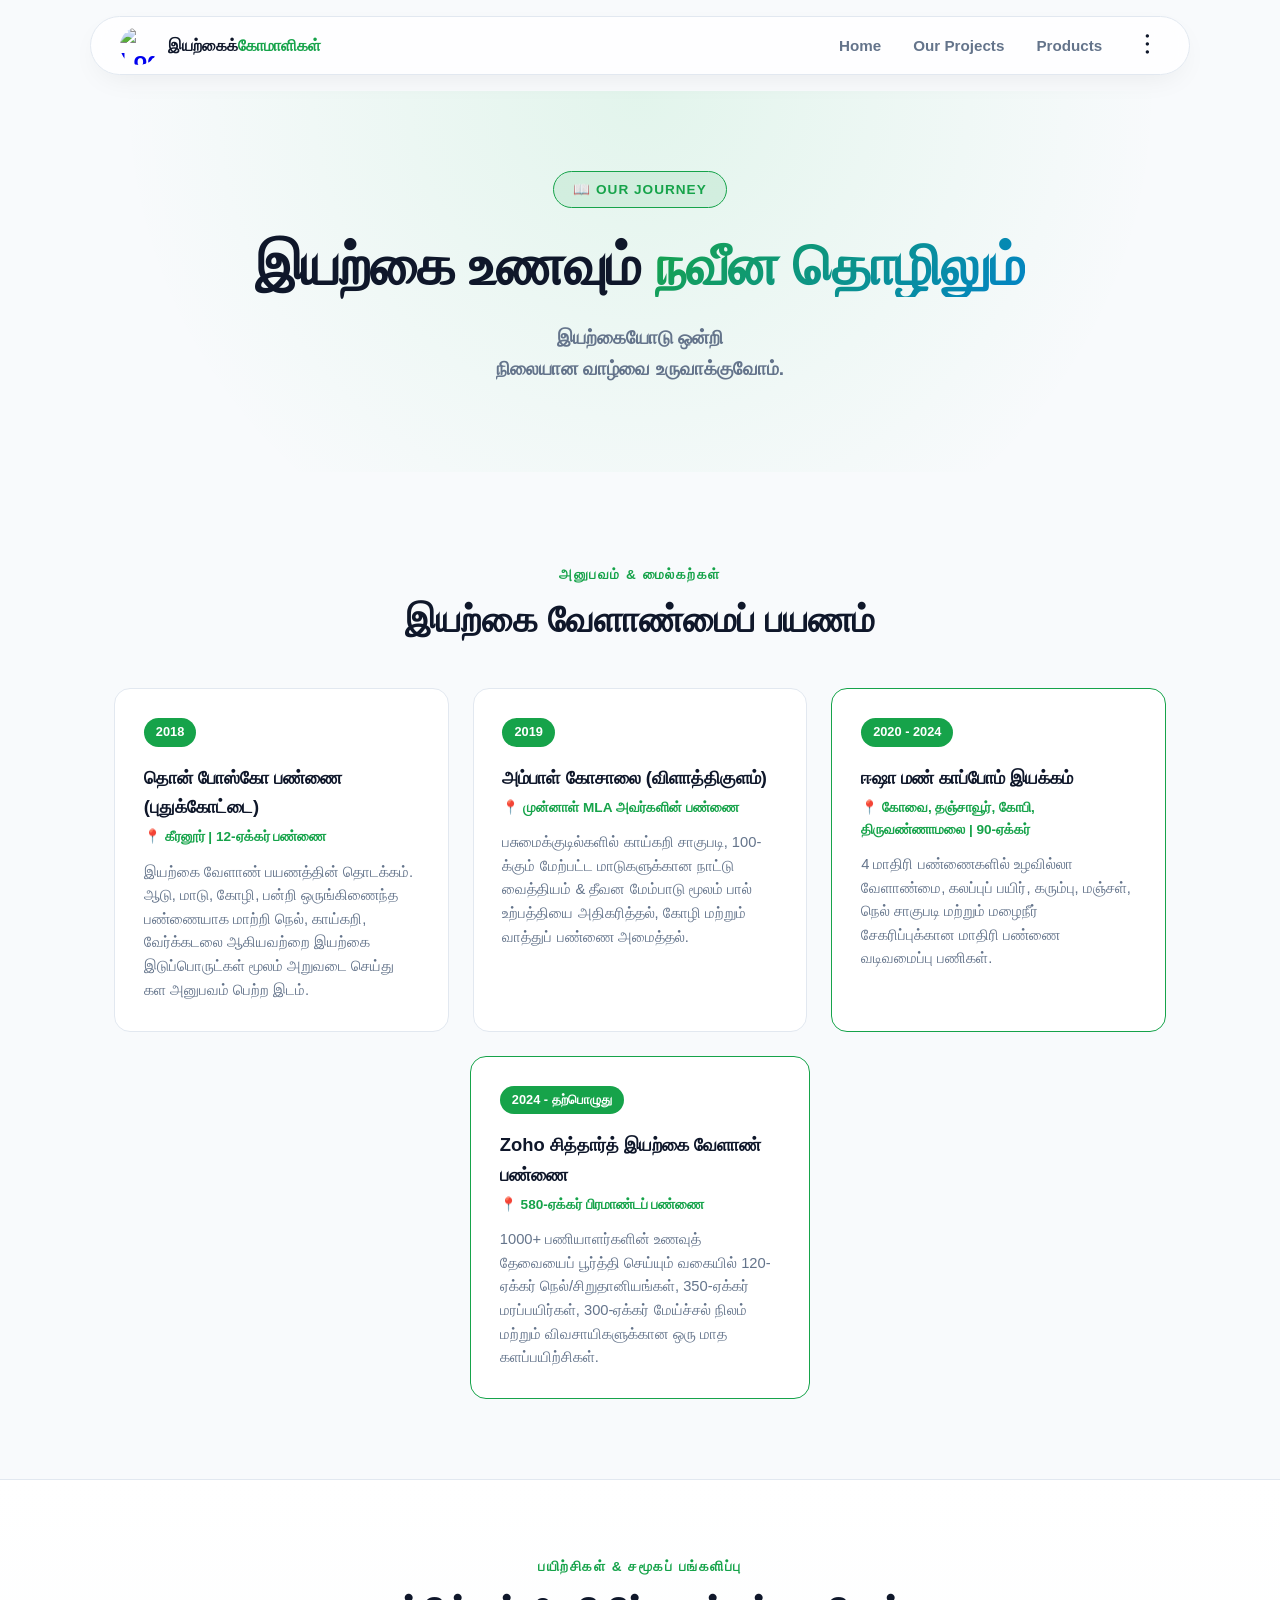
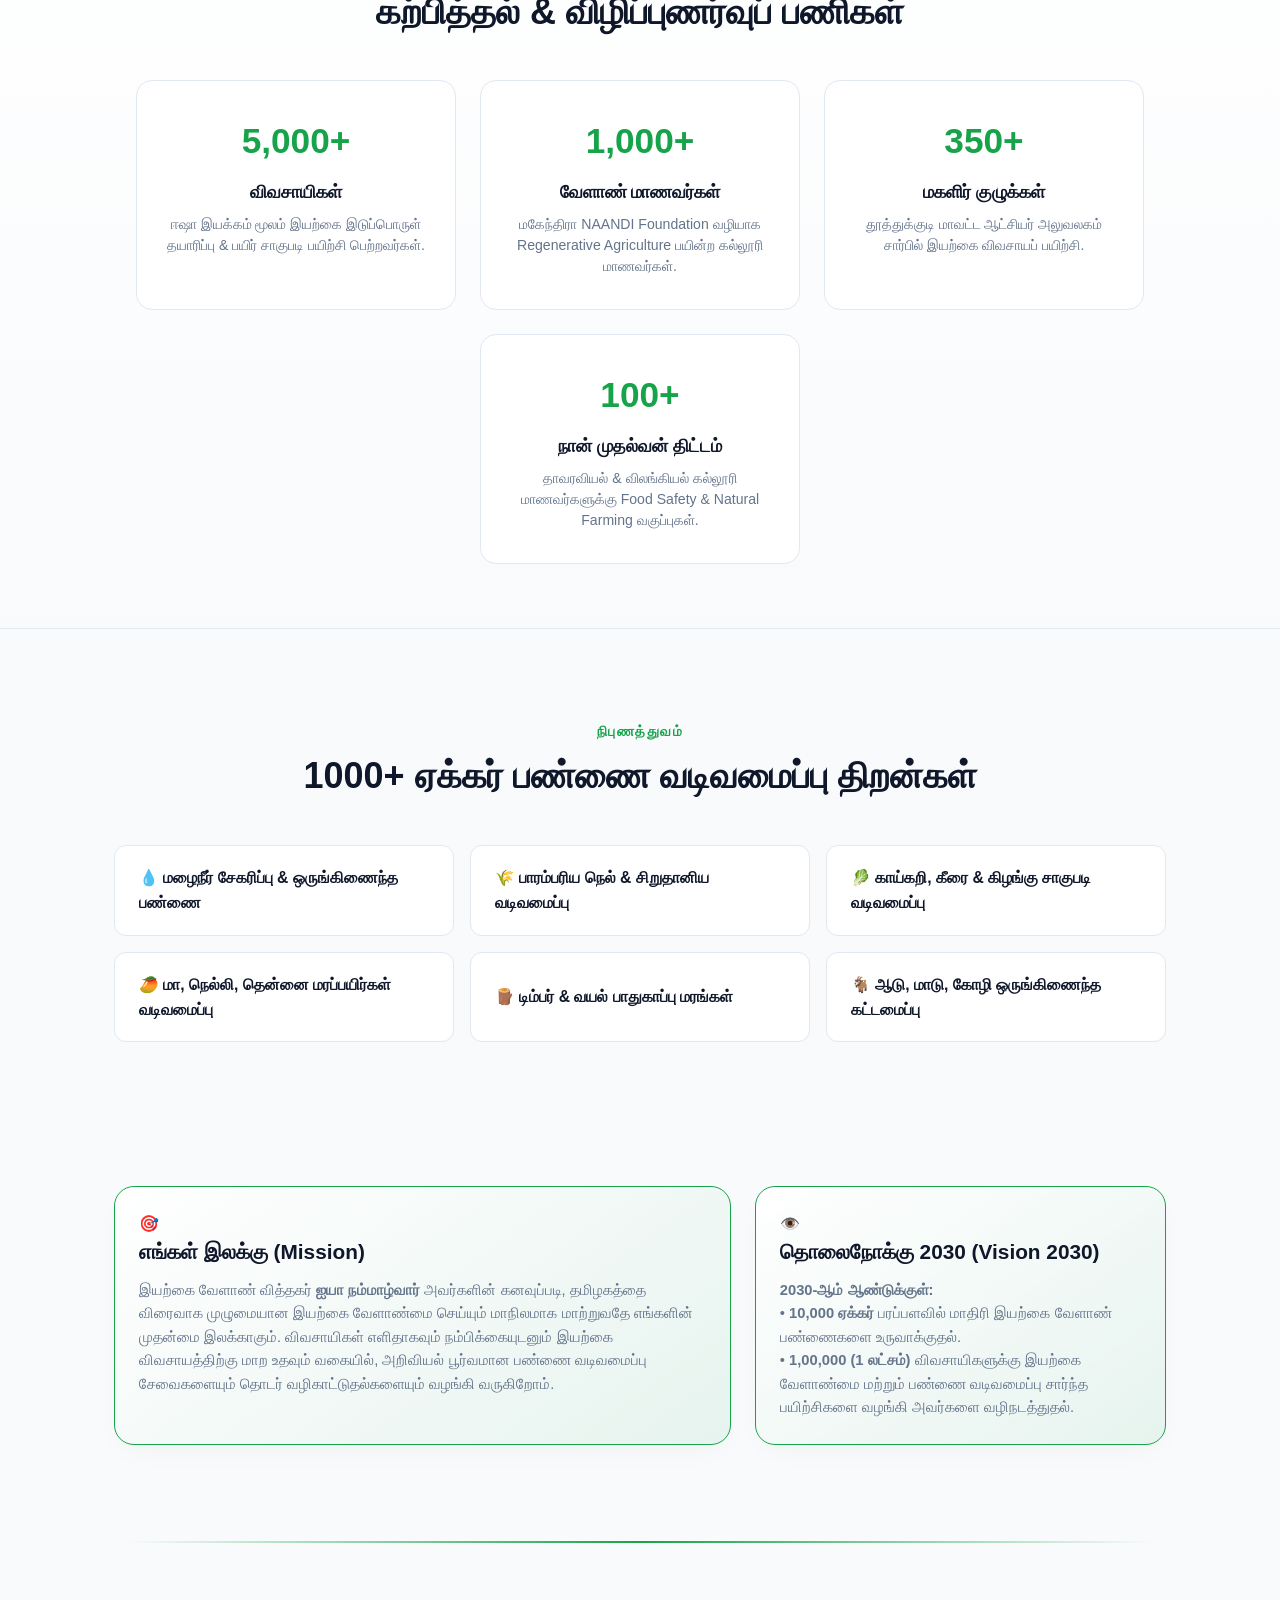
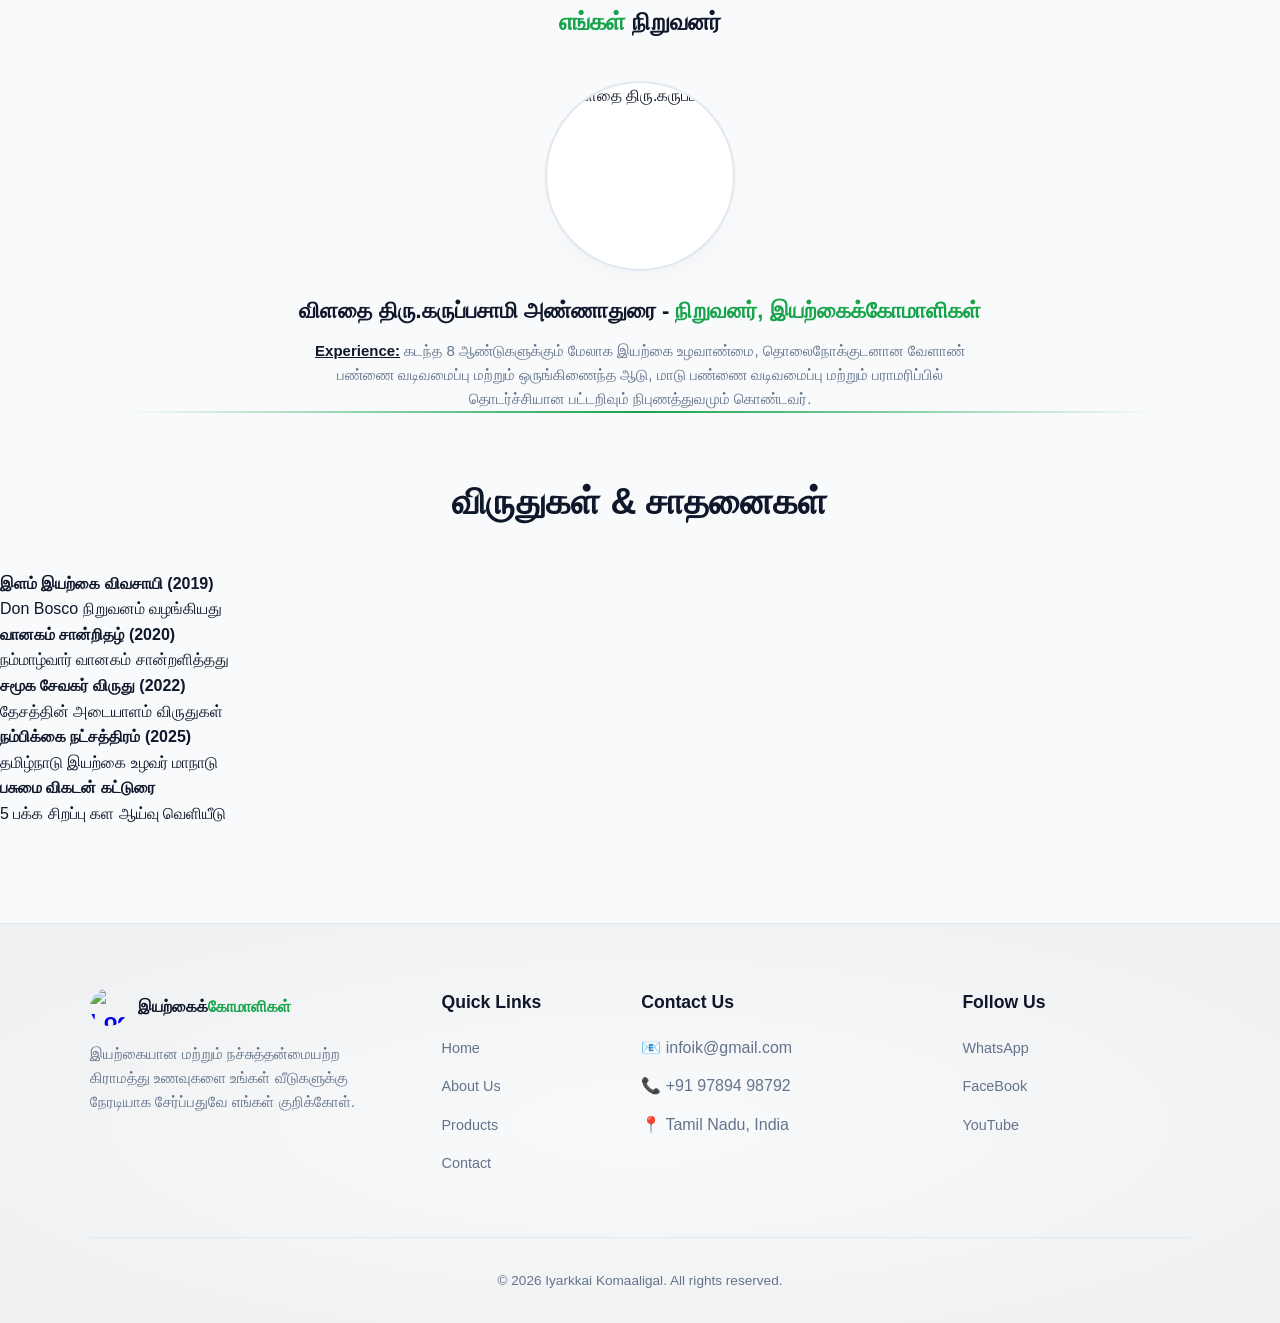
==== about.html @ 89979eb8 "about.html" ====
<!DOCTYPE html>
<html lang="ta" data-theme="light">
<head>
  <meta charset="UTF-8">
  <meta name="viewport" content="width=device-width, initial-scale=1.0">
  <title>About Us - Iyarkai komaligal</title>
 <!-- Open Graph / WhatsApp Preview Tags -->
<meta property="og:type" content="website" />
<meta property="og:title" content="இயற்கை கோமாளிகள்" />
<meta property="og:description" content="இயற்கையான உணவுகள் மற்றும் அதனை உற்பத்தி செய்யும் தற்சார்பு பண்ணை வழிகாட்டல்" />
<meta property="og:image" content="https://iyarkkai-komaaligal.github.io/iyarkkai-komaaligal/logosy.jpg" />
<meta property="og:url" content="https://iyarkkai-komaaligal.github.io/iyarkkai-komaaligal/" />

  
  <!-- CSS Link -->
  <link rel="stylesheet" href="style.css?v=2.1">
</head>

<body>

  <!-- FLOATING GLASS NAVBAR -->
  <header class="navbar-wrapper">
  <nav class="navbar">
    <div class="nav-container">
      
      <!-- Brand Logo -->
      <a href="index.html" class="brand-logo">
        <img src="logosy.jpg" alt="Logo" class="logo-img">
        <span class="logo-text">இயற்கைக்<span class="highlight">கோமாளிகள்</span></span>
      </a>

      <!-- Mobile Toggle Button -->
      <button class="mobile-menu-btn" id="mobile-menu-btn" aria-label="Toggle Menu">☰</button>

      <!-- Nav Menu Links -->
      <ul class="nav-menu" id="nav-menu">
        <!-- 🟢 நேரடியாக வெளியே தெரியும் Links -->
        <li><a href="index.html" class="nav-link">Home</a></li>
        <li><a href="projects.html" class="nav-link">Our Projects</a></li>
        <li><a href="products.html" class="nav-link">Products</a></li>

        <!-- 🟢 3 Dots Dropdown (More Menu) -->
        <li class="more-dropdown">
          <button class="more-btn" id="more-btn" aria-label="More Options">⋮</button>
          
          <ul class="dropdown-menu" id="dropdown-menu">
            <li><a href="about.html" class="dropdown-link active">About Us</a></li>
            <li><a href="contact.html" class="dropdown-link">Contact</a></li>
            
            <li class="nav-theme-item">
              <button id="theme-toggle" class="theme-toggle" aria-label="Toggle Theme">
                <span class="sun-icon">☀️</span>
                <span class="moon-icon">🌙</span>
                <span class="theme-text"></span>
              </button>
            </li>

            <li><a href="admin.html" class="dropdown-link admin-link">Admin</a></li>
          </ul>
        </li>

      </ul>
    </div>
  </nav>
</header>

  <!-- ABOUT HERO SECTION -->
  <section class="about-hero">
    <div class="hero-container">
      <div class="hero-badge">📖 Our Journey</div>
      <h1 class="hero-title">இயற்கை உணவும் <span class="gradient-text">நவீன தொழிலும்</span></h1>
      <p class="hero-subtitle1"><strong>இயற்கையோடு ஒன்றி <br> நிலையான வாழ்வை உருவாக்குவோம்.</strong></p>
    </div>
  </section>

  <!-- OUR STORY SECTION -->
    <!-- EXPERIENCE & MILESTONES SECTION -->
  <section class="experience-section">
    <div class="container-inner">
      <div class="section-title text-center">
        <span class="sub-tag">அனுபவம் & மைல்கற்கள்</span>
        <h2>இயற்கை வேளாண்மைப் பயணம்</h2>
      </div>

      <div class="timeline-grid">
        
        <!-- 2018: புதுக்கோட்டை Don Bosco -->
        <div class="timeline-card">
          <div class="card-badge">2018</div>
          <h3>தொன் போஸ்கோ பண்ணை (புதுக்கோட்டை)</h3>
          <p class="location">📍 கீரனூர் | 12-ஏக்கர் பண்ணை</p>
          <p>இயற்கை வேளாண் பயணத்தின் தொடக்கம். ஆடு, மாடு, கோழி, பன்றி ஒருங்கிணைந்த பண்ணையாக மாற்றி நெல், காய்கறி, வேர்க்கடலை ஆகியவற்றை இயற்கை இடுப்பொருட்கள் மூலம் அறுவடை செய்து கள அனுபவம் பெற்ற இடம்.</p>
        </div>

        <!-- 2019: விளாத்திகுளம் கோசாலை -->
        <div class="timeline-card">
          <div class="card-badge">2019</div>
          <h3>அம்பாள் கோசாலை (விளாத்திகுளம்)</h3>
          <p class="location">📍 முன்னாள் MLA அவர்களின் பண்ணை</p>
          <p>பசுமைக்குடில்களில் காய்கறி சாகுபடி, 100-க்கும் மேற்பட்ட மாடுகளுக்கான நாட்டு வைத்தியம் & தீவன மேம்பாடு மூலம் பால் உற்பத்தியை அதிகரித்தல், கோழி மற்றும் வாத்துப் பண்ணை அமைத்தல்.</p>
        </div>

        <!-- 2020 - 2024: ஈஷா மண் காப்போம் -->
        <div class="timeline-card highlight-border">
          <div class="card-badge">2020 - 2024</div>
          <h3>ஈஷா மண் காப்போம் இயக்கம்</h3>
          <p class="location">📍 கோவை, தஞ்சாவூர், கோபி, திருவண்ணாமலை | 90-ஏக்கர்</p>
          <p>4 மாதிரி பண்ணைகளில் உழவில்லா வேளாண்மை, கலப்புப் பயிர், கரும்பு, மஞ்சள், நெல் சாகுபடி மற்றும் மழைநீர் சேகரிப்புக்கான மாதிரி பண்ணை வடிவமைப்பு பணிகள்.</p>
        </div>

        <!-- 2024 - 2026+: Zoho சித்தார்த் பண்ணை -->
        <div class="timeline-card highlight-border">
          <div class="card-badge">2024 - தற்பொழுது</div>
          <h3>Zoho சித்தார்த் இயற்கை வேளாண் பண்ணை</h3>
          <p class="location">📍 580-ஏக்கர் பிரமாண்டப் பண்ணை</p>
          <p>1000+ பணியாளர்களின் உணவுத் தேவையைப் பூர்த்தி செய்யும் வகையில் 120-ஏக்கர் நெல்/சிறுதானியங்கள், 350-ஏக்கர் மரப்பயிர்கள், 300-ஏக்கர் மேய்ச்சல் நிலம் மற்றும் விவசாயிகளுக்கான ஒரு மாத களப்பயிற்சிகள்.</p>
        </div>

      </div>
    </div>
  </section>

  <!-- IMPACT & TRAINING STATS -->
  <section class="stats-section">
    <div class="container-inner">
      <div class="section-title text-center">
        <span class="sub-tag">பயிற்சிகள் & சமூகப் பங்களிப்பு</span>
        <h2>கற்பித்தல் & விழிப்புணர்வுப் பணிகள்</h2>
      </div>

      <div class="stats-grid">
        <div class="stat-card">
          <div class="stat-number">5,000+</div>
          <h4>விவசாயிகள்</h4>
          <p>ஈஷா இயக்கம் மூலம் இயற்கை இடுப்பொருள் தயாரிப்பு & பயிர் சாகுபடி பயிற்சி பெற்றவர்கள்.</p>
        </div>

        <div class="stat-card">
          <div class="stat-number">1,000+</div>
          <h4>வேளாண் மாணவர்கள்</h4>
          <p>மகேந்திரா NAANDI Foundation வழியாக Regenerative Agriculture பயின்ற கல்லூரி மாணவர்கள்.</p>
        </div>

        <div class="stat-card">
          <div class="stat-number">350+</div>
          <h4>மகளிர் குழுக்கள்</h4>
          <p>தூத்துக்குடி மாவட்ட ஆட்சியர் அலுவலகம் சார்பில் இயற்கை விவசாயப் பயிற்சி.</p>
        </div>

        <div class="stat-card">
          <div class="stat-number">100+</div>
          <h4>நான் முதல்வன் திட்டம்</h4>
          <p>தாவரவியல் & விலங்கியல் கல்லூரி மாணவர்களுக்கு Food Safety & Natural Farming வகுப்புகள்.</p>
        </div>
      </div>
    </div>
  </section>

  <!-- FARM DESIGN SPECIALIZATIONS -->
  <section class="design-spec-section">
    <div class="container-inner">
      <div class="section-title text-center">
        <span class="sub-tag">நிபுணத்துவம்</span>
        <h2>1000+ ஏக்கர் பண்ணை வடிவமைப்பு திறன்கள்</h2>
      </div>

      <div class="spec-grid">
        <div class="spec-item">💧 மழைநீர் சேகரிப்பு & ஒருங்கிணைந்த பண்ணை</div>
        <div class="spec-item">🌾 பாரம்பரிய நெல் & சிறுதானிய வடிவமைப்பு</div>
        <div class="spec-item">🥬 காய்கறி, கீரை & கிழங்கு சாகுபடி வடிவமைப்பு</div>
        <div class="spec-item">🥭 மா, நெல்லி, தென்னை மரப்பயிர்கள் வடிவமைப்பு</div>
        <div class="spec-item">🪵 டிம்பர் & வயல் பாதுகாப்பு மரங்கள்</div>
        <div class="spec-item">🐐 ஆடு, மாடு, கோழி ஒருங்கிணைந்த கட்டமைப்பு</div>
      </div>
    </div>
  </section>


  <!-- VISION & MISSION (BENTO STYLE) -->
  <section class="vision-mission">
    <div class="bento-container">
      <div class="bento-grid">
        
        <!-- எங்கள் இலக்கு (Mission) -->
        <div class="bento-card highlight-card">
          <div class="bento-icon">🎯</div>
          <h3>எங்கள் இலக்கு (Mission)</h3>
          <p>
            இயற்கை வேளாண் வித்தகர் <strong>ஐயா நம்மாழ்வார்</strong> அவர்களின் கனவுப்படி, தமிழகத்தை விரைவாக முழுமையான இயற்கை வேளாண்மை செய்யும் மாநிலமாக மாற்றுவதே எங்களின் முதன்மை இலக்காகும். விவசாயிகள் எளிதாகவும் நம்பிக்கையுடனும் இயற்கை விவசாயத்திற்கு மாற உதவும் வகையில், அறிவியல் பூர்வமான பண்ணை வடிவமைப்பு சேவைகளையும் தொடர் வழிகாட்டுதல்களையும் வழங்கி வருகிறோம்.
          </p>
        </div>

        <!-- எங்கள் தொலைநோக்கு (Vision 2030) -->
        <div class="bento-card highlight-card">
          <div class="bento-icon">👁️</div>
          <h3>தொலைநோக்கு 2030 (Vision 2030)</h3>
          <p>
            <strong>2030-ஆம் ஆண்டுக்குள்:</strong><br>
            • <strong>10,000 ஏக்கர்</strong> பரப்பளவில் மாதிரி இயற்கை வேளாண் பண்ணைகளை உருவாக்குதல்.<br>
            • <strong>1,00,000 (1 லட்சம்)</strong> விவசாயிகளுக்கு இயற்கை வேளாண்மை மற்றும் பண்ணை வடிவமைப்பு சார்ந்த பயிற்சிகளை வழங்கி அவர்களை வழிநடத்துதல்.
          </p>
        </div>

      </div>
    </div>
  </section>

    <!-- அழகான இயற்கை பச்சை நிறப் பிரிப்புக்கோடு -->
    <div class="divider-line"></div>

    <div class="team-container">
        <!-- மையம் (Center) அமைக்கப்பட்ட தலைப்பு -->
        <h2 class="section-title"><span class="highlight">எங்கள் </span>நிறுவனர்</h2>

        <!-- அணி உறுப்பினர் அட்டை -->
        <div class="team-member-card">
            <div class="member-photo-wrapper">
                <img src="Karupasamy.jpg" alt="விளதை திரு.கருப்பசாமி" class="member-photo">
            </div>

            <div class="member-info">
                <h3 class="member-name">விளதை திரு.கருப்பசாமி அண்ணாதுரை - <span class="member-role">நிறுவனர், இயற்கைக்கோமாளிகள்</span></h3>
                
                <p class="member-qualifications">
                    <span class="label">Experience:</span> கடந்த <span id="experience-years">8</span> ஆண்டுகளுக்கும் மேலாக இயற்கை உழவாண்மை, தொலைநோக்குடனான வேளாண் பண்ணை வடிவமைப்பு மற்றும் ஒருங்கிணைந்த ஆடு, மாடு பண்ணை வடிவமைப்பு மற்றும் பராமரிப்பில் தொடர்ச்சியான பட்டறிவும் நிபுணத்துவமும் கொண்டவர்.
                </p>
            </div>
        </div>
    </div>
</section>
      <!-- அழகான இயற்கை பச்சை நிறப் பிரிப்புக்கோடு -->
    <div class="divider-line"></div>

  <!-- Awards Section Badge Style -->
  <section id="awards" class="awards-badge-section">
    <div class="section-title">
      <h2>விருதுகள் & சாதனைகள்</h2>
    </div>
    <div class="badges-wrapper">
      <div class="badge-card">
        <div class="b-icon"><i class="fa-solid fa-trophy"></i></div>
        <div class="b-details">
          <h4>இளம் இயற்கை விவசாயி (2019)</h4>
          <p>Don Bosco நிறுவனம் வழங்கியது</p>
        </div>
      </div>

      <div class="badge-card">
        <div class="b-icon"><i class="fa-solid fa-certificate"></i></div>
        <div class="b-details">
          <h4>வானகம் சான்றிதழ் (2020)</h4>
          <p>நம்மாழ்வார் வானகம் சான்றளித்தது</p>
        </div>
      </div>

      <div class="badge-card">
        <div class="b-icon"><i class="fa-solid fa-medal"></i></div>
        <div class="b-details">
          <h4>சமூக சேவகர் விருது (2022)</h4>
          <p>தேசத்தின் அடையாளம் விருதுகள்</p>
        </div>
      </div>

      <div class="badge-card">
        <div class="b-icon"><i class="fa-solid fa-star"></i></div>
        <div class="b-details">
          <h4>நம்பிக்கை நட்சத்திரம் (2025)</h4>
          <p>தமிழ்நாடு இயற்கை உழவர் மாநாடு</p>
        </div>
      </div>

      <div class="badge-card">
        <div class="b-icon"><i class="fa-solid fa-newspaper"></i></div>
        <div class="b-details">
          <h4>பசுமை விகடன் கட்டுரை</h4>
          <p>5 பக்க சிறப்பு கள ஆய்வு வெளியீடு</p>
        </div>
      </div>
    </div>
  </section>
  
  <!-- TECH FOOTER SECTION -->
  <footer class="footer2" id="contact">
    <div class="footer-container">
      
      <div class="footer-brand">
        <a href="index.html" class="brand-logo">
          <img src="logosy.jpg" alt="Logo" class="logo-img">
          <span class="logo-text">இயற்கைக்<span class="highlight">கோமாளிகள்</span></span>
        </a>
        <p>இயற்கையான மற்றும் நச்சுத்தன்மையற்ற கிராமத்து உணவுகளை உங்கள் வீடுகளுக்கு நேரடியாக சேர்ப்பதுவே எங்கள் குறிக்கோள்.</p>
      </div>

      <div class="footer-col">
        <h4>Quick Links</h4>
        <ul>
          <li><a href="index.html">Home</a></li>
          <li><a href="about.html">About Us</a></li>
          <li><a href="products.html">Products</a></li>
          <li><a href="contact.html">Contact</a></li>
        </ul>
      </div>

      <div class="footer-col">
        <h4>Contact Us</h4>
        <ul>
          <li>📧 infoik@gmail.com</li>
          <li>📞 +91 97894 98792</li>
          <li>📍 Tamil Nadu, India</li>
        </ul>
      </div>

      <div class="footer-col">
        <h4>Follow Us</h4>
        <ul>
          <li><a href="https://chat.whatsapp.com/B6wPGeOy73K5bqW0GwCIbm">WhatsApp</a></li>
          <li><a href="https://www.facebook.com/share/1ACnvq6UaK/?mibextid=qi2Omg">FaceBook</a></li>
          <li><a href="https://www.youtube.com/channel/UCyQzzn8t_hfoliTnBmOYoVw">YouTube</a></li>
        </ul>
      </div>


    </div>

    <div class="footer-bottom">
      <p>© 2026 Iyarkkai Komaaligal. All rights reserved.</p>
    </div>
  </footer>

  <!-- JavaScript -->
  <script type="module">
    import { initializeApp } from "https://www.gstatic.com/firebasejs/10.8.0/firebase-app.js";
    import { getFirestore } from "https://www.gstatic.com/firebasejs/10.8.0/firebase-firestore.js";

    const firebaseConfig = {
      apiKey: "AIzaSyB6FJ9n4sl0g-cAwxUTxHrd42ftpMopVwo",
      authDomain: "iyarkkaikomaaligal.firebaseapp.com",
      projectId: "iyarkkaikomaaligal",
      storageBucket: "iyarkkaikomaaligal.firebasestorage.app",
      messagingSenderId: "297773819968",
      appId: "1:297773819968:web:7380fe22ef3bfab09e97a5"
    };

    const app = initializeApp(firebaseConfig);
    window.db = getFirestore(app); // Firestore Global Connection
  </script>

  <!-- Type="module" ஆக மாற்றப்பட்டுள்ளது -->
  <script type="module" src="code.js"></script>
</body>
</html>
---- style.css ----
/* ========================================================
   GLOBAL CSS VARIABLES & THEME SETUP
   ======================================================== */
:root {
  --bg-color: #f8fafc;
  --card-bg: #ffffff;
  --text-color: #0f172a;
  --text-muted: #64748b;
  --accent-color: #16a34a;
  --accent-hover: #15803d;
  --border-color: #e2e8f0;
  --card-shadow: 0 10px 30px -10px rgba(0, 0, 0, 0.05);
  --hover-shadow: 0 20px 40px -15px rgba(22, 163, 74, 0.15);
  --radius: 20px;
}

[data-theme="dark"] {
  --bg-color: #061e17;
  --card-bg: #0b2920;
  --text-color: #f1f5f9;
  --text-muted: #94a3b8;
  --accent-color: #22c55e;
  --accent-hover: #4ade80;
  --border-color: #153e31;
  --card-shadow: 0 10px 30px -10px rgba(0, 0, 0, 0.5);
  --hover-shadow: 0 20px 40px -15px rgba(34, 197, 94, 0.25);
}

/* RESET & BASE STYLES */
* {
  margin: 0;
  padding: 0;
  box-sizing: border-box;
  font-family: 'Inter', -apple-system, BlinkMacSystemFont, 'Segoe UI', Roboto, sans-serif;
}

body {
  background-color: var(--bg-color);
  color: var(--text-color);
  line-height: 1.6;
  transition: background-color 0.4s ease, color 0.4s ease;
  overflow-x: hidden;
}

/* ========================================================
   1. FLOATING GLASS NAVBAR
   ======================================================== */
.navbar-wrapper {
  position: sticky;
  top: 0;
  left: 0;
  width: 100%;
  z-index: 1000;
  padding: 1rem 1.5rem;
  background: transparent;
}

.navbar {
  max-width: 1100px;
  margin: 0 auto;
  background: rgba(255, 255, 255, 0.8);
  backdrop-filter: blur(16px);
  -webkit-backdrop-filter: blur(16px);
  border: 1px solid var(--border-color);
  border-radius: 100px;
  box-shadow: 0 10px 30px -10px rgba(0, 0, 0, 0.08);
  transition: all 0.3s ease;
}

[data-theme="dark"] .navbar {
  background: rgba(11, 41, 32, 0.8);
}

.nav-container {
  display: flex;
  justify-content: space-between;
  align-items: center;
  padding: 0.6rem 1.8rem;
}

.brand-logo {
  display: flex;
  align-items: center;
  gap: 10px;
  text-decoration: none;
  font-weight: 700;
  font-size: 1.4rem;
}

.logo-img {
  width: 38px;
  height: 38px;
  object-fit: contain;
  border-radius: 50%;
}

.logo-text {
  color: var(--text-color);
  display: inline-block;
  font-size: 1rem;
}

.brand-logo .highlight {
  color: var(--accent-color);
  font-weight: 800;
}

.nav-menu {
  display: flex;
  list-style: none;
  gap: 2rem;
  align-items: center;
}

.nav-link {
  color: var(--text-muted);
  text-decoration: none;
  font-weight: 600;
  font-size: 0.95rem;
  transition: all 0.3s ease;
  position: relative;
}

.nav-link:hover, 
.nav-link.active {
  color: var(--accent-color);
}

.nav-link.active::after {
  content: '';
  position: absolute;
  bottom: -6px;
  left: 50%;
  transform: translateX(-50%);
  width: 5px;
  height: 5px;
  background-color: var(--accent-color);
  border-radius: 50%;
}

.nav-actions {
  display: flex;
  align-items: center;
  gap: 1rem;
}

.mobile-menu-btn {
  display: none;
  background: none;
  border: none;
  font-size: 1.5rem;
  color: var(--text-color);
  cursor: pointer;
}

/* ========================================================
   2. THREE DOTS DROPDOWN (DESKTOP & MOBILE)
   ======================================================== */
.more-dropdown {
  position: relative;
  display: flex;
  align-items: center;
}

/* Three Dots Button */
.more-btn {
  background: none;
  border: none;
  font-size: 1.5rem;
  font-weight: bold;
  color: var(--text-color);
  cursor: pointer;
  padding: 0 10px;
  line-height: 1;
}

/* Hidden Dropdown Menu - Dark/Light Mode Supported */
.dropdown-menu {
  display: none;
  position: absolute;
  top: 120%;
  right: 0;
  background-color: var(--card-bg) !important;
  border: 1px solid var(--border-color);
  box-shadow: var(--card-shadow);
  border-radius: 12px;
  min-width: 170px;
  list-style: none;
  padding: 10px 0;
  z-index: 1000;
  text-align: center;
}

/* Show Dropdown on Hover or Toggle */
.more-dropdown:hover .dropdown-menu,
.dropdown-menu.show {
  display: block;
}

.dropdown-menu li {
  width: 100%;
  display: flex;
  justify-content: center;
  align-items: center;
}

/* Dropdown Links & Hover State */
.dropdown-link {
  display: block;
  width: 100%;
  padding: 10px 16px;
  color: var(--text-color) !important;
  text-decoration: none;
  font-size: 0.95rem;
  text-align: center !important;
  transition: background 0.2s, color 0.2s;
}

.dropdown-link:hover {
  background-color: var(--border-color);
  color: var(--accent-color) !important;
}

/* Theme Toggle Container & Icon Alignment */
.dropdown-menu .nav-theme-item {
  width: 100%;
  padding: 8px 16px;
  display: flex;
  justify-content: center;
  align-items: center;
}

.dropdown-menu .theme-toggle {
  background: transparent !important;
  border: none !important;
  padding: 4px 8px !important;
  display: inline-flex;
  align-items: center;
  justify-content: center;
  gap: 8px;
  cursor: pointer;
  font-size: 0.95rem;
  color: var(--text-color) !important;
  width: 100%;
}

.dropdown-menu .nav-theme-item:hover {
  background-color: var(--border-color);
}

.dropdown-menu .theme-toggle:hover {
  color: var(--accent-color) !important;
}

/* Admin Link Styling */
.admin-link {
  font-weight: bold;
  color: var(--accent-color) !important;
}

/* Theme Icon Visibility Rules */
.moon-icon { display: none; }
[data-theme="dark"] .sun-icon { display: none; }
[data-theme="dark"] .moon-icon { display: inline; }

/* ========================================================
   3. MOBILE VIEW RESPONSIVENESS
   ======================================================== */
@media (max-width: 768px) {
  .more-dropdown {
    width: 100%;
    flex-direction: column;
    align-items: center;
  }
  
  .more-btn {
    display: none;
  }

  .dropdown-menu {
    position: static;
    display: block;
    box-shadow: none;
    border: none;
    padding: 0;
    width: 100%;
    background: transparent !important;
  }
  
  .dropdown-link {
    padding: 10px 0;
  }
}


/* ========================================================
   2. HERO TECH SECTION
   ======================================================== */
.hero {
    background: linear-gradient(rgba(27, 67, 50, 0.85), rgba(45, 106, 79, 0.85)), url('homehero.jpg') center/cover no-repeat;
    color: #ffffff;
    text-align: center;
    padding: 5rem 1rem;
}

.hero-tech {
  padding: 5rem 1.5rem 3rem 1.5rem;
  background: radial-gradient(circle at top center, rgba(34, 197, 94, 0.12) 0%, rgba(6, 30, 23, 0) 70%);
  text-align: center;
}

.hero-container {
  max-width: 900px;
  margin: 0 auto;
}

.hero-badge {
  display: inline-block;
  padding: 0.4rem 1.2rem;
  background: rgba(22, 163, 74, 0.1);
  border: 1px solid var(--accent-color);
  color: var(--accent-color);
  border-radius: 30px;
  font-size: 0.85rem;
  font-weight: 700;
  margin-bottom: 1.5rem;
  text-transform: uppercase;
  letter-spacing: 1px;
}

.hero-title {
  font-size: 3.5rem;
  font-weight: 800;
  line-height: 1.2;
  margin-bottom: 1.5rem;
  letter-spacing: -1px;
}

.gradient-text {
  background: linear-gradient(135deg, var(--accent-color) 0%, #0284c7 100%);
  -webkit-background-clip: text;
  background-clip: text;
  -webkit-text-fill-color: transparent;
  color: transparent;
}

.hero-subtitle {
  font-size: 1.2rem;
  color: var(--card-bg);
  margin-bottom: 2.5rem;
  max-width: 700px;
  margin-left: auto;
  margin-right: auto;
}

.hero-subtitle1 {
  font-size: 1.2rem;
  color: var(--text-muted);
  margin-bottom: 2.5rem;
  max-width: 700px;
  margin-left: auto;
  margin-right: auto;
}

.hero-cta-group {
  display: flex;
  gap: 1rem;
  justify-content: center;
  margin-bottom: 4rem;
}

.btn-glow {
  background: var(--accent-color);
  color: #ffffff;
  padding: 0.9rem 2.2rem;
  border-radius: 12px;
  font-weight: 700;
  text-decoration: none;
  box-shadow: 0 0 20px rgba(22, 163, 74, 0.4);
  transition: all 0.3s ease;
}

.btn-glow:hover {
  transform: translateY(-3px);
  box-shadow: 0 0 30px rgba(22, 163, 74, 0.6);
}

.btn-glass {
  background: rgba(255, 255, 255, 0.05);
  border: 1px solid var(--border-color);
  color: var(--text-color);
  padding: 0.9rem 2.2rem;
  border-radius: 12px;
  font-weight: 600;
  text-decoration: none;
  backdrop-filter: blur(10px);
  transition: all 0.3s ease;
}

.btn-glass:hover {
  background: var(--card-bg);
  border-color: var(--accent-color);
}

.hero-stats-grid {
  display: grid;
  grid-template-columns: repeat(3, 1fr);
  gap: 1.5rem;
  background: var(--card-bg);
  padding: 2rem;
  border-radius: var(--radius);
  border: 1px solid var(--border-color);
  box-shadow: var(--card-shadow);
}

.stat-card h2 {
  font-size: 2.2rem;
  color: var(--accent-color);
  font-weight: 800;
}

.stat-card p {
  font-size: 0.9rem;
  color: var(--text-muted);
  margin-top: 0.2rem;
}

/* ==========================================
   3. BENTO GRID FEATURES SECTION
   ========================================== */
.features-bento {
  max-width: 1100px;
  margin: 4rem auto;
  padding: 0 1.5rem;
}

.bento-header {
  text-align: center;
  margin-bottom: 2.5rem;
}

.sub-tag {
  color: var(--accent-color);
  font-weight: 700;
  text-transform: uppercase;
  font-size: 0.85rem;
  letter-spacing: 1.5px;
}

.bento-header h2 {
  font-size: 2.2rem;
  font-weight: 800;
  margin-top: 0.5rem;
}

.bento-grid {
  display: grid;
  grid-template-columns: 1.5fr 1fr;
  gap: 1.5rem;
  align-items: stretch; /* இரு பக்க பத்திகளையும் ஒரே உயரத்திற்குக் கொண்டுவரும் */
}

.bento-left-column,
.bento-right-column {
  display: flex;
  flex-direction: column;
  gap: 1.5rem;
  height: 100%; /* இரு பக்கப் பத்திகளின் உயரத்தையும் சமமாக்கும் */
}

.bento-card {
  flex: 1; /* கார்டுகள் பத்தியின் உயரத்தைச் சமமாகப் பிரித்துக் கொள்ளும் */
  display: flex;
  flex-direction: column;
  justify-content: flex-start;
  background: var(--card-bg);
  padding: 24px;
  overflow: hidden;
  border-radius: var(--radius);
  border: 1px solid var(--border-color);
  box-shadow: var(--card-shadow);
  transition: all 0.3s ease;
  position: relative;
  box-sizing: border-box;
}

.bento-card:hover {
  border-color: var(--accent-color);
  transform: translateY(-5px);
  box-shadow: var(--hover-shadow);
}

.bento-card.bento-main {
  background: linear-gradient(145deg, var(--card-bg) 0%, rgba(22, 163, 74, 0.12) 100%) !important;
}

.bento-img {
  width: calc(100% + 48px) !important;
  max-width: none !important;
  height: 180px;
  object-fit: cover !important;
  object-position: center;
  margin-top: -24px !important;
  margin-left: -24px !important;
  margin-right: -24px !important;
  margin-bottom: 20px;
  display: block;
}

.bento-card h3 {
  font-size: 1.3rem;
  margin-bottom: 0.8rem;
  font-weight: 700;
  line-height: 1.4;
}

.bento-card p {
  color: var(--text-muted);
  font-size: 0.92rem;
  line-height: 1.6;
  margin: 0;
}

/* மொபைல் திரைகளுக்கான ரெஸ்பான்சிவ் அமைப்பு */
@media (max-width: 768px) {
  .bento-grid {
    grid-template-columns: 1fr;
  }
}


/* ==========================================
   📱 MOBILE RESPONSIVE FIX (மொபைலுக்கான சிறப்பு மாற்றம்)
   ========================================== */
@media (max-width: 768px) {
  .bento-grid {
    grid-template-columns: 1fr; /* மொபைலில் கார்டுகள் ஒன்றை ஒன்று கீழே வரிசையாக வரும் */
    gap: 1.2rem;
  }

  .bento-card {
    padding: 18px; /* மொபைலில் சிறிய Padding */
  }

  .bento-card h3 {
    font-size: 1.15rem; /* மொபைலில் தலைப்பின் அளவு */
  }

  .bento-card p {
    font-size: 0.88rem; /* மொபைலில் உரை படிப்பதற்கு வசதியான அளவு */
  }
}


/* ========================================================
   4. TECH-AGRI FOOTER
   ======================================================== */
.footer, .footer1, .footer2 {
  border-top: 1px solid var(--border-color);
  padding: 4rem 1.5rem 2rem 1.5rem;
  margin-top: 6rem;
  position: relative;
}

.footer {
  --text-color: #ffffff;
  --text-muted: #cbd5e1;
  --border-color: rgba(255, 255, 255, 0.15);
  background: linear-gradient(rgba(27, 67, 50, 0.85), rgba(45, 106, 79, 0.85)), url('nav-center-img.jpg') center/100% 100% no-repeat;
}

.footer1 {
  background: radial-gradient(rgba(6, 30, 23, 0) 0%, rgba(34, 197, 94, 0.1) 90%);
}

.footer2 {
  overflow: hidden;
}

.footer2::before {
  content: '';
  position: absolute;
  inset: 0;
  background: radial-gradient(rgba(128, 128, 128, 0) 0%, rgba(0, 0, 0, 0.4) 90%), url('nav-center-img.jpg') center/100% 100% no-repeat;
  opacity: 0.1;
  z-index: 0;
}

.footer2 > * {
  position: relative;
  z-index: 1;
}

.footer-container {
  max-width: 1100px;
  margin: 0 auto 3rem auto;
  display: grid;
  grid-template-columns: 2fr 1fr 1.8fr 1.5fr;
  gap: 3rem;
}

.footer-brand p {
  color: var(--text-muted);
  margin-top: 1rem;
  font-size: 0.95rem;
  max-width: 300px;
}

.footer-col h4 {
  font-size: 1.1rem;
  font-weight: 700;
  margin-bottom: 1.2rem;
  color: var(--text-color);
}

.footer-col ul {
  list-style: none;
}

.footer-col ul li {
  color: var(--text-muted);
  margin-bottom: 0.8rem;
}

.footer-col ul li a {
  color: var(--text-muted);
  text-decoration: none;
  font-size: 0.9rem;
  transition: color 0.3s ease;
}

.footer-col ul li a:hover {
  color: var(--accent-hover);
}

.footer-bottom {
  max-width: 1100px;
  margin: 0 auto;
  padding-top: 2rem;
  border-top: 1px solid var(--border-color);
  display: flex;
  flex-direction: column;
  justify-content: center;
  align-items: center;
  text-align: center;
  gap: 1rem;
  color: var(--text-muted);
  font-size: 0.85rem;
}

/* ========================================================
   5. ABOUT PAGE STYLES
   ======================================================== */
.about-hero {
  padding: 5rem 1.5rem 3rem 1.5rem;
  background: radial-gradient(circle at top center, rgba(34, 197, 94, 0.1) 0%, rgba(6, 30, 23, 0) 70%);
  text-align: center;
}

.about-story {
  max-width: 1100px;
  margin: 4rem auto;
  padding: 0 1.5rem;
}

.story-container {
  display: grid;
  grid-template-columns: 1.2fr 1fr;
  gap: 3rem;
  align-items: center;
}

.story-content h2 {
  font-size: 2.2rem;
  font-weight: 800;
  margin: 0.8rem 0 1.5rem 0;
  line-height: 1.3;
}

.story-content p {
  color: var(--text-muted);
  font-size: 1.05rem;
  margin-bottom: 1.2rem;
  line-height: 1.7;
}

.highlight-card {
  background: linear-gradient(145deg, var(--card-bg) 0%, rgba(22, 163, 74, 0.08) 100%);
  border: 1px solid var(--accent-color);
}

.vision-mission {
  max-width: 1100px;
  margin: 4rem auto 6rem auto;
  padding: 0 1.5rem;
}

.team-section {
    width: 100%;
    max-width: 1100px;
    margin: 90px auto 60px auto;
    padding: 0 20px;
    box-sizing: border-box;
}

.divider-line {
    width: 80%;
    height: 2px;
    margin: 0 auto 60px auto;
    background: linear-gradient(90deg, transparent 0%, var(--accent-color) 50%, transparent 100%);
    border-radius: 2px;
}

.team-container {
    text-align: center;
}

.section-title {
    font-size: 1.5rem;
    font-weight: 700;
    color: var(--text-color);
    margin-bottom: 40px;
    text-align: center;
}

.section-title .highlight {
    color: var(--accent-color);
}

.team-member-card {
    display: flex;
    flex-direction: column;
    align-items: center;
    justify-content: center;
    text-align: center;
}

.member-photo-wrapper {
    width: 190px;
    height: 190px;
    border-radius: 50%;
    overflow: hidden;
    margin-bottom: 25px;
    box-shadow: var(--card-shadow);
    background-color: var(--card-bg);
    border: 2px solid var(--border-color);
}

.member-photo {
    width: 100%;
    height: 100%;
    object-fit: cover;
}

.member-name {
    font-size: 22px;
    font-weight: 700;
    color: var(--text-color);
    margin: 0 0 12px 0;
    line-height: 1.4;
}

.member-role {
    color: var(--accent-color);
}

.member-qualifications {
    font-size: 15px;
    color: var(--text-muted);
    line-height: 1.6;
    max-width: 650px;
    margin: 0 auto;
}

.member-qualifications .label {
    text-decoration: underline;
    font-weight: 600;
    color: var(--text-color);
}
/* ========================================================
   NEW ABOUT PAGE EXPERIENCES & STATS STYLES
   ======================================================== */
.container-inner {
  max-width: 1100px;
  margin: 0 auto;
  padding: 0 1.5rem;
}

.text-center {
  text-align: center;
}

/* 1. TIMELINE GRID */
.experience-section {
  padding: 5rem 0;
  background: var(--bg-color);
}

/* 1. TIMELINE GRID (மையத்தில் அமைய) */
.timeline-grid {
  display: flex;
  flex-wrap: wrap;
  justify-content: center;
  gap: 1.5rem;
  margin-top: 2.5rem;
}

.timeline-card {
  background: var(--card-bg);
  border: 1px solid var(--border-color);
  padding: 1.8rem;
  border-radius: 16px;
  position: relative;
  transition: transform 0.3s ease;
  /* 3 கார்டுகள் ஒரே வரியில் வர அகலம் */
  flex: 1 1 calc(33.333% - 1.5rem);
  min-width: 280px;
  max-width: 340px;
}

.timeline-card:hover {
  transform: translateY(-5px);
}


.timeline-card.highlight-border {
  border-color: var(--accent-color);
}

.card-badge {
  display: inline-block;
  background: var(--accent-color);
  color: #fff;
  font-weight: 700;
  font-size: 0.8rem;
  padding: 4px 12px;
  border-radius: 20px;
  margin-bottom: 1rem;
}

.timeline-card h3 {
  font-size: 1.15rem;
  color: var(--text-color);
  margin-bottom: 0.3rem;
}

.timeline-card .location {
  font-size: 0.85rem;
  color: var(--accent-color);
  font-weight: 600;
  margin-bottom: 0.8rem;
}

.timeline-card p {
  font-size: 0.92rem;
  color: var(--text-muted);
  line-height: 1.6;
}

/* 2. STATS SECTION */
.stats-section {
  padding: 4rem 0;
  background: linear-gradient(180deg, var(--card-bg) 0%, var(--bg-color) 100%);
  border-top: 1px solid var(--border-color);
  border-bottom: 1px solid var(--border-color);
}

/* 2. STATS GRID (மையத்தில் அமைய) */
.stats-grid {
  display: flex;
  flex-wrap: wrap;
  justify-content: center;
  gap: 1.5rem;
  margin-top: 2.5rem;
}

.stat-card {
  background: var(--card-bg);
  border: 1px solid var(--border-color);
  padding: 2rem 1.5rem;
  border-radius: 16px;
  text-align: center;
  /* 3 கார்டுகள் ஒரே வரியில் வர அகலம் */
  flex: 1 1 calc(33.333% - 1.5rem);
  min-width: 220px;
  max-width: 320px;
}


.stat-number {
  font-size: 2.2rem;
  font-weight: 900;
  color: var(--accent-color);
  margin-bottom: 0.5rem;
}

.stat-card h4 {
  color: var(--text-color);
  font-size: 1.1rem;
  margin-bottom: 0.5rem;
}

.stat-card p {
  color: var(--text-muted);
  font-size: 0.88rem;
  line-height: 1.5;
}

/* 3. DESIGN SPECIALIZATIONS */
.design-spec-section {
  padding: 5rem 0;
}

.spec-grid {
  display: grid;
  grid-template-columns: repeat(auto-fit, minmax(300px, 1fr));
  gap: 1rem;
  margin-top: 2.5rem;
}

.spec-item {
  background: var(--card-bg);
  border: 1px solid var(--border-color);
  padding: 1.2rem 1.5rem;
  border-radius: 12px;
  font-size: 0.98rem;
  font-weight: 600;
  color: var(--text-color);
  display: flex;
  align-items: center;
}

/* ========================================================
   6. PRODUCTS PAGE STYLES (UPDATED & FIXED)
   ======================================================== */
.products-hero {
  padding: 5rem 1.5rem 2rem 1.5rem;
  background: radial-gradient(circle at top center, rgba(34, 197, 94, 0.1) 0%, rgba(6, 30, 23, 0) 70%);
  text-align: center;
}

.products-section {
  max-width: 1100px;
  margin: 3rem auto 6rem auto;
  padding: 0 1.5rem;
}

.products-grid {
  display: grid;
  grid-template-columns: repeat(auto-fit, minmax(280px, 1fr));
  gap: 2rem;
}

.product-card {
  background: var(--card-bg);
  border-radius: var(--radius);
  border: 1px solid var(--border-color);
  box-shadow: var(--card-shadow);
  overflow: hidden;
  transition: all 0.3s ease;
  display: flex;
  flex-direction: column;
  position: relative;
  z-index: 1;
}

.product-card:hover {
  transform: translateY(-8px);
  border-color: var(--accent-color);
  box-shadow: var(--hover-shadow);
  z-index: 5;
}

.product-img-box {
  position: relative;
  width: 100%;
  height: 200px !important;
  max-height: 200px !important;
  overflow: hidden !important;
  background: rgba(0, 0, 0, 0.05);
  z-index: 1;
}

.product-img {
  width: 100%;
  height: 100% !important;
  max-height: 100% !important;
  object-fit: cover;
  transition: transform 0.5s ease;
  display: block;
}

/* Hover Zoom effect box-க்குள்ளேயே நடக்கும் */
.product-card:hover .product-img,
.product-img.zoomed {
  transform: scale(1.1) !important;
}

.product-badge {
  position: absolute;
  top: 12px;
  right: 12px;
  background: rgba(6, 30, 23, 0.75);
  color: #22c55e;
  border: 1px solid rgba(34, 197, 94, 0.4);
  backdrop-filter: blur(8px);
  padding: 0.3rem 0.8rem;
  border-radius: 30px;
  font-size: 0.75rem;
  font-weight: 700;
  z-index: 2;
}

.product-content {
  padding: 1.5rem;
  display: flex;
  flex-direction: column;
  flex-grow: 1;
  position: relative;
  z-index: 10;
  background: var(--card-bg);
}

.product-content h3 {
  font-size: 1.25rem;
  font-weight: 700;
  margin-bottom: 0.6rem;
}

.product-content p {
  color: var(--text-muted);
  font-size: 0.9rem;
  line-height: 1.5;
  margin-bottom: 1.5rem;
  flex-grow: 1;
}

.product-footer {
  display: flex;
  justify-content: space-between;
  align-items: center;
  border-top: 1px solid var(--border-color);
  padding-top: 1rem;
}

.product-price {
  font-size: 1.3rem;
  font-weight: 800;
  color: var(--accent-color);
}

.product-price span {
  font-size: 0.8rem;
  color: var(--text-muted);
  font-weight: 500;
}

.product-stock {
  font-size: 0.85rem;
  font-weight: 600;
  color: #2e7d32;
  margin: 6px 0;
}

.out-of-stock-text {
  color: #d32f2f !important;
  font-weight: bold;
}

.add-to-cart-btn {
  width: 100%;
  padding: 12px 20px;
  background: linear-gradient(135deg, var(--accent-color), var(--accent-hover));
  color: #ffffff;
  font-size: 1rem;
  font-weight: 600;
  border: none;
  border-radius: 10px;
  cursor: pointer;
  display: flex;
  align-items: center;
  justify-content: center;
  gap: 8px;
  box-shadow: 0 4px 10px rgba(46, 125, 50, 0.25);
  transition: all 0.3s ease;
  margin-top: 10px;
}

.add-to-cart-btn:hover {
  transform: translateY(-2px);
  box-shadow: 0 6px 15px rgba(46, 125, 50, 0.35);
}

.add-to-cart-btn:active {
  transform: translateY(0);
}

.add-to-cart-btn:disabled {
  background: #cccccc !important;
  color: #666666 !important;
  cursor: not-allowed;
  transform: none !important;
  box-shadow: none !important;
}

/* ========================================================
   7. CONTACT PAGE STYLES
   ======================================================== */
.contact-hero {
  padding: 5rem 1.5rem 2rem 1.5rem;
  background: radial-gradient(circle at top center, rgba(34, 197, 94, 0.1) 0%, rgba(6, 30, 23, 0) 70%);
  text-align: center;
}

.contact-section {
  max-width: 1100px;
  margin: 3rem auto 6rem auto;
  padding: 0 1.5rem;
}

.contact-container {
  display: grid;
  grid-template-columns: 1fr 1.5fr;
  gap: 2.5rem;
}

.contact-info-card {
  background: linear-gradient(145deg, var(--card-bg) 0%, rgba(22, 163, 74, 0.08) 100%);
  border: 1px solid var(--border-color);
  padding: 2.5rem;
  border-radius: var(--radius);
  box-shadow: var(--card-shadow);
}

.contact-info-card h3 {
  font-size: 1.6rem;
  font-weight: 800;
  margin-bottom: 0.8rem;
}

.contact-info-card p {
  color: var(--text-muted);
  font-size: 0.95rem;
  margin-bottom: 2rem;
}

.info-list {
  display: flex;
  flex-direction: column;
  gap: 1.5rem;
}

.info-item {
  display: flex;
  align-items: flex-start;
  gap: 1rem;
}

.info-icon {
  font-size: 1.5rem;
  background: rgba(22, 163, 74, 0.1);
  padding: 0.5rem;
  border-radius: 10px;
}

.info-item h4 {
  font-size: 1rem;
  font-weight: 700;
}

.info-item p {
  margin-bottom: 0;
  font-size: 0.9rem;
}

.contact-form-card {
  background: var(--card-bg);
  border: 1px solid var(--border-color);
  padding: 2.5rem;
  border-radius: var(--radius);
  box-shadow: var(--card-shadow);
}

.form-group {
  margin-bottom: 1.2rem;
  display: flex;
  flex-direction: column;
  gap: 0.4rem;
}

.form-group label {
  font-size: 0.9rem;
  font-weight: 600;
  color: var(--text-color);
}

.form-group input,
.form-group select,
.form-group textarea,
.form-control {
  width: 100%;
  padding: 0.8rem 1rem;
  background: var(--bg-color);
  border: 1px solid var(--border-color);
  border-radius: 10px;
  color: var(--text-color);
  font-size: 0.95rem;
  outline: none;
  transition: all 0.3s ease;
}

.form-group input:focus,
.form-group select:focus,
.form-group textarea:focus,
.form-control:focus {
  border-color: var(--accent-color);
  box-shadow: 0 0 10px rgba(22, 163, 74, 0.2);
}

.btn-glow-form {
  width: 100%;
  background: var(--accent-color);
  color: #ffffff;
  border: none;
  padding: 0.9rem;
  border-radius: 10px;
  font-weight: 700;
  font-size: 1rem;
  cursor: pointer;
  transition: all 0.3s ease;
  box-shadow: 0 0 15px rgba(22, 163, 74, 0.3);
  margin-top: 0.5rem;
}

.btn-glow-form:hover {
  background: var(--accent-hover);
  box-shadow: 0 0 25px rgba(22, 163, 74, 0.5);
}

.form-status {
  margin-top: 1rem;
  padding: 10px;
  border-radius: 8px;
  text-align: center;
  font-size: 0.9rem;
  font-weight: 600;
}

.form-status.success { 
  background-color: rgba(34, 197, 94, 0.1); 
  color: #22c55e; 
  border: 1px solid rgba(34, 197, 94, 0.3);
}

.form-status.error { 
  background-color: rgba(239, 68, 68, 0.1); 
  color: #ef4444; 
  border: 1px solid rgba(239, 68, 68, 0.3);
}

/* ========================================================
   8. OUR PROJECTS PAGE STYLES
   ======================================================== */
.projects-hero {
  padding: 5rem 1.5rem 2rem 1.5rem;
  background: radial-gradient(circle at top center, rgba(34, 197, 94, 0.1) 0%, rgba(6, 30, 23, 0) 70%);
  text-align: center;
}

.projects-section {
  max-width: 1100px;
  margin: 3rem auto 6rem auto;
  padding: 0 1.5rem;
}

.projects-grid {
  display: grid;
  grid-template-columns: repeat(auto-fit, minmax(320px, 1fr));
  gap: 2rem;
}

.project-card {
  background: var(--card-bg);
  border-radius: var(--radius);
  border: 1px solid var(--border-color);
  box-shadow: var(--card-shadow);
  overflow: hidden;
  transition: all 0.3s ease;
  display: flex;
  flex-direction: column;
}

.project-card:hover {
  transform: translateY(-8px);
  border-color: var(--accent-color);
  box-shadow: var(--hover-shadow);
}

.project-img-box {
  position: relative;
  width: 100%;
  height: 220px;
  overflow: hidden;
}

.project-img {
  width: 100%;
  height: 100%;
  object-fit: cover;
  transition: transform 0.5s ease;
}

.project-card:hover .project-img {
  transform: scale(1.08);
}

.project-badge {
  position: absolute;
  top: 12px;
  right: 12px;
  background: rgba(22, 163, 74, 0.85);
  color: #ffffff;
  padding: 0.3rem 0.8rem;
  border-radius: 30px;
  font-size: 0.75rem;
  font-weight: 700;
  backdrop-filter: blur(8px);
}

.project-content {
  padding: 1.5rem;
  display: flex;
  flex-direction: column;
  flex-grow: 1;
}

.project-content h3 {
  font-size: 1.3rem;
  font-weight: 700;
  margin-bottom: 0.6rem;
}

.project-content p {
  color: var(--text-muted);
  font-size: 0.92rem;
  line-height: 1.6;
  margin-bottom: 1.2rem;
  flex-grow: 1;
}

.project-tech-tags {
  display: flex;
  flex-wrap: wrap;
  gap: 0.5rem;
  border-top: 1px solid var(--border-color);
  padding-top: 1rem;
}

.project-tech-tags span {
  background: rgba(22, 163, 74, 0.08);
  border: 1px solid var(--border-color);
  color: var(--accent-color);
  padding: 0.25rem 0.6rem;
  border-radius: 6px;
  font-size: 0.75rem;
  font-weight: 600;
}

.project-tech-tags a {
  text-decoration: none;
  color: var(--accent-color);
}

/* ========================================================
   9. FLOATING CART & CHECKOUT MODAL STYLES
   ======================================================== */
.floating-cart-btn {
  position: fixed;
  bottom: 25px;
  right: 25px;
  width: 60px;
  height: 60px;
  border-radius: 50%;
  background: linear-gradient(135deg, var(--accent-color) 0%, #0284c7 100%);
  border: none;
  font-size: 1.5rem;
  cursor: pointer;
  box-shadow: 0 10px 25px rgba(22, 163, 74, 0.5);
  z-index: 999;
  display: flex;
  align-items: center;
  justify-content: center;
  transition: all 0.3s ease;
}

.floating-cart-btn:hover {
  transform: scale(1.1);
}

.cart-count {
  position: absolute;
  top: -5px;
  right: -5px;
  background: #ef4444;
  color: #ffffff;
  font-size: 0.75rem;
  font-weight: 800;
  width: 22px;
  height: 22px;
  border-radius: 50%;
  display: flex;
  align-items: center;
  justify-content: center;
  border: 2px solid var(--bg-color);
}

.cart-drawer-overlay {
  position: fixed;
  inset: 0;
  background: rgba(0, 0, 0, 0.6);
  backdrop-filter: blur(4px);
  z-index: 1001;
  opacity: 0;
  pointer-events: none;
  transition: opacity 0.3s ease;
}

.cart-drawer-overlay.active {
  opacity: 1;
  pointer-events: auto;
}

.cart-drawer {
  position: fixed;
  top: 0;
  right: -400px;
  width: 100%;
  max-width: 380px;
  height: 100%;
  background: var(--card-bg);
  border-left: 1px solid var(--border-color);
  z-index: 1002;
  display: flex;
  flex-direction: column;
  transition: right 0.3s ease;
  box-shadow: -10px 0 30px rgba(0,0,0,0.2);
}

.cart-drawer.active {
  right: 0;
}

.cart-header {
  padding: 1.2rem;
  border-bottom: 1px solid var(--border-color);
  display: flex;
  justify-content: space-between;
  align-items: center;
}

.close-drawer-btn {
  background: none;
  border: none;
  font-size: 1.2rem;
  color: var(--text-color);
  cursor: pointer;
}

.cart-items-body {
  padding: 1.2rem;
  flex-grow: 1;
  overflow-y: auto;
  display: flex;
  flex-direction: column;
  gap: 1rem;
}

.empty-msg {
  text-align: center;
  color: var(--text-muted);
  margin-top: 3rem;
}

.cart-item {
  display: flex;
  justify-content: space-between;
  align-items: center;
  padding: 0.8rem;
  background: var(--bg-color);
  border: 1px solid var(--border-color);
  border-radius: 10px;
}

.cart-item-info h4 {
  font-size: 0.95rem;
  font-weight: 700;
}

.cart-item-info p {
  font-size: 0.85rem;
  color: var(--accent-color);
  font-weight: 700;
}

.cart-item-qty {
  display: flex;
  align-items: center;
  gap: 0.5rem;
}

.qty-btn {
  background: var(--card-bg);
  border: 1px solid var(--border-color);
  color: var(--text-color);
  width: 26px;
  height: 26px;
  border-radius: 5px;
  cursor: pointer;
  font-weight: bold;
}

.cart-footer {
  padding: 1.2rem;
  border-top: 1px solid var(--border-color);
}

.cart-total-box {
  display: flex;
  justify-content: space-between;
  font-size: 1.1rem;
  font-weight: 800;
  margin-bottom: 1rem;
}

.cart-total-price {
  color: var(--accent-color);
}

.modal-overlay {
  position: fixed;
  inset: 0;
  background: rgba(0, 0, 0, 0.7);
  backdrop-filter: blur(5px);
  z-index: 1003;
  display: flex;
  align-items: center;
  justify-content: center;
  padding: 1rem;
  opacity: 0;
  pointer-events: none;
  transition: opacity 0.3s ease;
}

.modal-overlay.active {
  opacity: 1;
  pointer-events: auto;
}

.modal-card {
  background: var(--card-bg);
  border: 1px solid var(--border-color);
  border-radius: var(--radius);
  width: 100%;
  max-width: 500px;
  max-height: 90vh;
  overflow-y: auto;
  padding: 1.5rem;
  box-shadow: 0 20px 40px rgba(0,0,0,0.3);
}

.modal-header {
  display: flex;
  justify-content: space-between;
  align-items: center;
  margin-bottom: 1.2rem;
  padding-bottom: 0.8rem;
  border-bottom: 1px solid var(--border-color);
}

.order-summary-preview {
  background: var(--bg-color);
  padding: 0.8rem;
  border-radius: 10px;
  border: 1px solid var(--border-color);
  margin-bottom: 1.2rem;
  font-size: 0.85rem;
}

.order-summary-preview h4 {
  margin-bottom: 0.4rem;
  color: var(--accent-color);
}

/* ========================================================
   10. ADMIN PANEL LAYOUT & DASHBOARD STYLES
   ======================================================== */
.admin-container {
  max-width: 1000px;
  margin: 30px auto;
  padding: 0 15px;
  box-sizing: border-box;
}

#login-section, 
#forgot-section {
  max-width: 400px;
  margin: 40px auto;
  padding: 30px 25px;
  background: var(--card-bg);
  border-radius: 16px;
  box-shadow: var(--card-shadow);
  border: 1px solid var(--border-color);
}

.admin-container .section-title {
  font-size: 1.25rem;
  font-weight: 700;
  color: var(--accent-color);
  margin-bottom: 20px;
  padding-bottom: 10px;
  border-bottom: 2px solid var(--border-color);
  display: flex;
  align-items: center;
  gap: 8px;
}

.admin-container .product-card {
  background: var(--card-bg);
  border-radius: 14px;
  padding: 24px;
  margin-bottom: 24px;
  box-shadow: var(--card-shadow);
  border: 1px solid var(--border-color);
  box-sizing: border-box;
}

.form-grid {
  display: grid;
  grid-template-columns: repeat(auto-fit, minmax(240px, 1fr));
  gap: 16px;
  margin-bottom: 16px;
}

#admin-panel .form-grid .product-card {
  padding: 16px;
  border-radius: 10px;
  margin-bottom: 0;
  border: 1px solid var(--border-color);
  box-shadow: none;
  background: var(--bg-color) !important;
}

#admin-panel .form-grid .product-card h1 {
  font-size: 1.8rem;
  margin: 8px 0 0 0;
  font-weight: 800;
  color: var(--accent-color);
}

#admin-panel .form-grid .product-card p {
  margin: 0;
  font-size: 0.85rem;
  color: var(--text-muted);
}

/* 🟢 NEW ADDITIONS: ADMIN DASHBOARD HEADER & ORDERS SCROLLBAR */

/* Admin Dashboard Header Layout */
.admin-header-row {
  display: flex;
  justify-content: space-between;
  align-items: center;
  margin-bottom: 20px;
}

.admin-header-title {
  margin: 0;
  color: var(--accent-color);
}

/* Logout Button */
.btn-logout {
  background: #d32f2f !important;
  max-width: 140px;
  margin: 0 !important;
  padding: 8px 16px !important;
}

.btn-logout:hover {
  background: #b71c1c !important;
}

/* Orders & Messages List Scroll Box */
#orders-list-container,
#messages-list-container {
  max-height: 400px;
  overflow-y: auto;
  padding-right: 6px;
}

/* Custom Scrollbar */
#orders-list-container::-webkit-scrollbar,
#messages-list-container::-webkit-scrollbar {
  width: 6px;
}

#orders-list-container::-webkit-scrollbar-track,
#messages-list-container::-webkit-scrollbar-track {
  background: var(--bg-color);
  border-radius: 4px;
}

#orders-list-container::-webkit-scrollbar-thumb,
#messages-list-container::-webkit-scrollbar-thumb {
  background: var(--accent-color);
  border-radius: 4px;
}

/* ========================================================
   11. MOBILE RESPONSIVE FIXES
   ======================================================== */
@media (max-width: 900px) {
  .footer-container {
    grid-template-columns: 1fr 1fr;
  }
}

@media (max-width: 768px) {
  .navbar-wrapper {
    padding: 0.5rem 0.8rem;
  }

  .navbar {
    border-radius: 20px;
  }

  .nav-container {
    padding: 0.6rem 1rem;
    flex-wrap: wrap;
  }

  .mobile-menu-btn {
    display: block;
    order: 2;
  }

  .nav-actions {
    order: 3;
    gap: 0.5rem;
  }

  .nav-menu {
    display: none;
    width: 100%;
    flex-direction: column;
    gap: 1rem;
    padding: 1.5rem 0 0.5rem 0;
    text-align: center;
    border-top: 1px solid var(--border-color);
    margin-top: 0.8rem;
    order: 4;
  }

  .nav-menu.show {
    display: flex;
  }

  .hero-tech, .about-hero, .products-hero, .contact-hero, .projects-hero {
    padding: 3rem 1rem 2rem 1rem;
  }

  .hero-title {
    font-size: 2.1rem;
    line-height: 1.3;
  }

  .hero-subtitle, .hero-subtitle1 {
    font-size: 1rem;
  }

  .hero-stats-grid {
    grid-template-columns: 1fr;
    gap: 1rem;
    padding: 1.2rem;
  }

  .features-bento {
    margin: 3rem auto;
  }

  .bento-grid, .story-container, .contact-container, .products-grid, .projects-grid {
    grid-template-columns: 1fr;
    gap: 1.5rem;
  }

  .bento-card {
    padding: 1.5rem;
  }

  .hero-cta-group {
    flex-direction: column;
  }

  .footer-container {
    grid-template-columns: 1fr;
    gap: 2rem;
  }

  .footer-bottom {
    flex-direction: column;
    gap: 1rem;
    text-align: center;
  }

  .admin-container {
    padding: 0 10px;
  }

  .admin-container .form-grid {
    grid-template-columns: 1fr;
  }

  #login-section, #forgot-section {
    margin: 20px auto;
    padding: 20px 15px;
  }
}
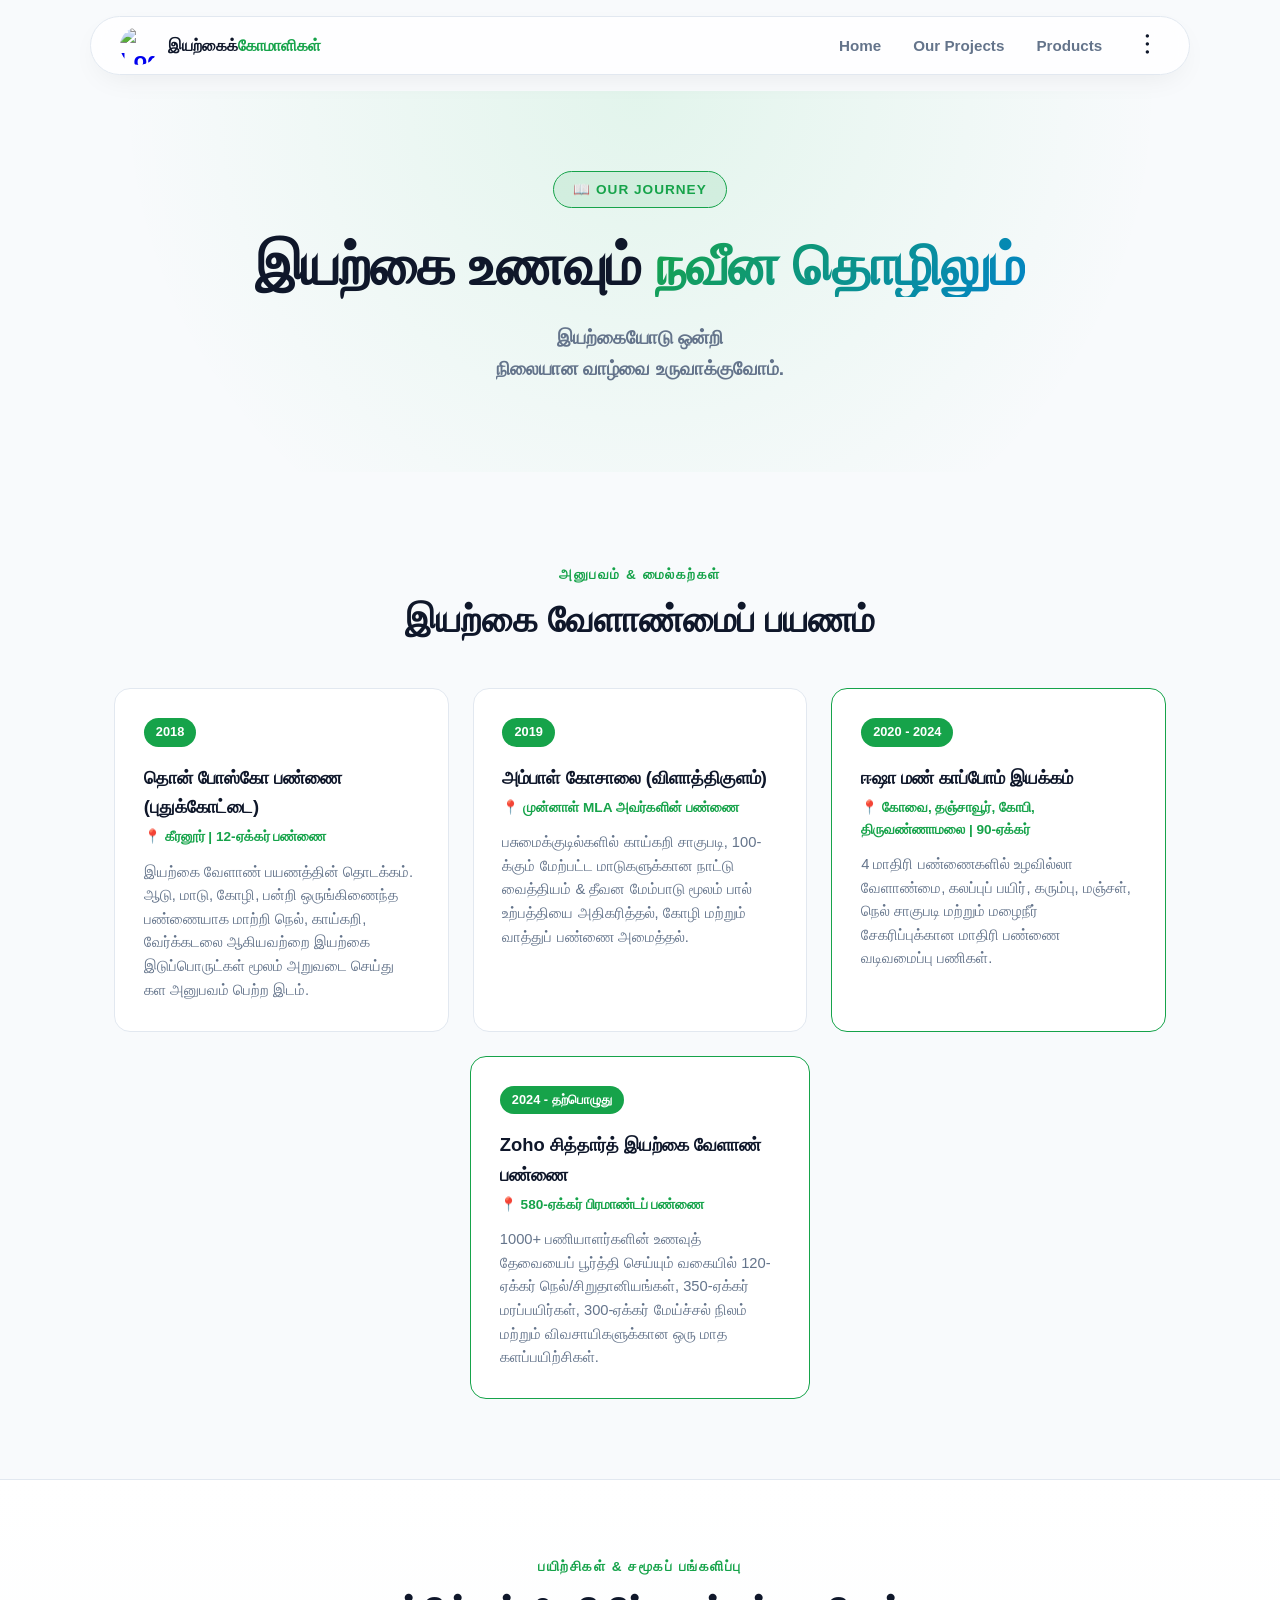
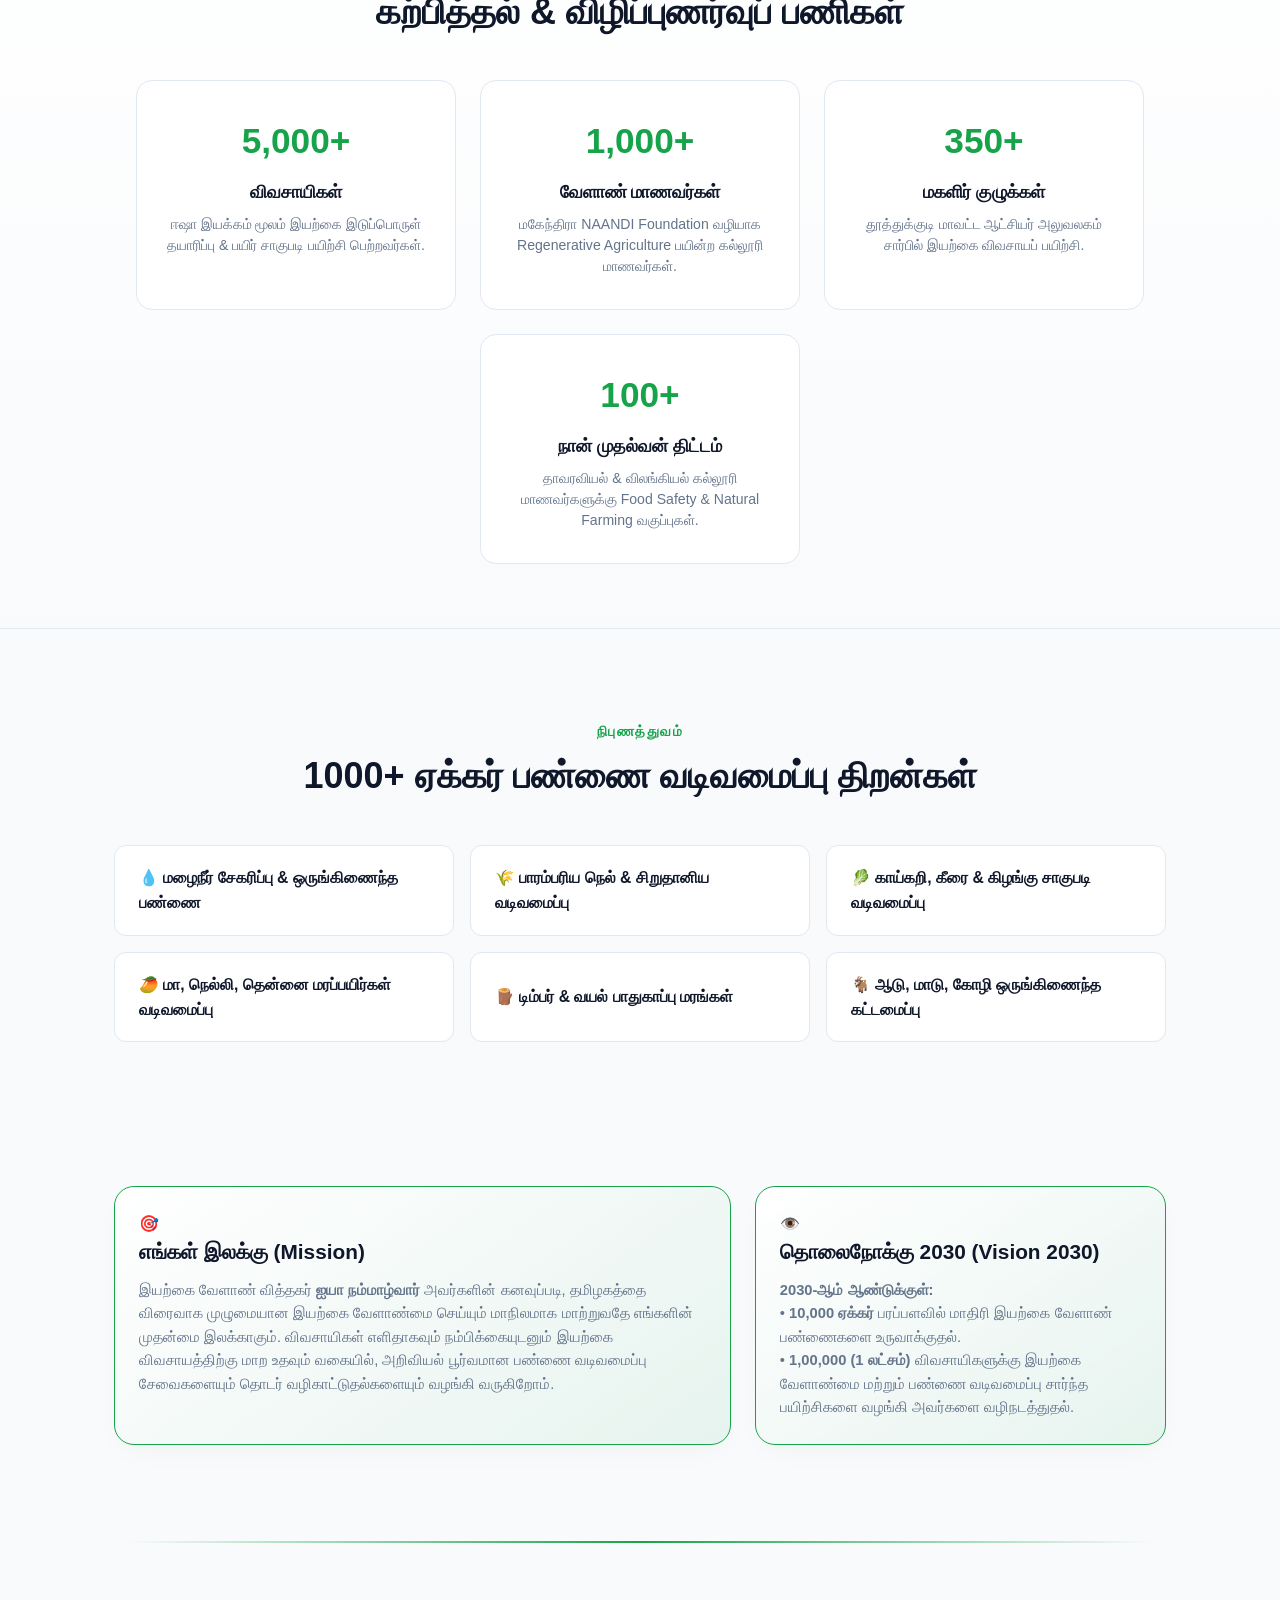
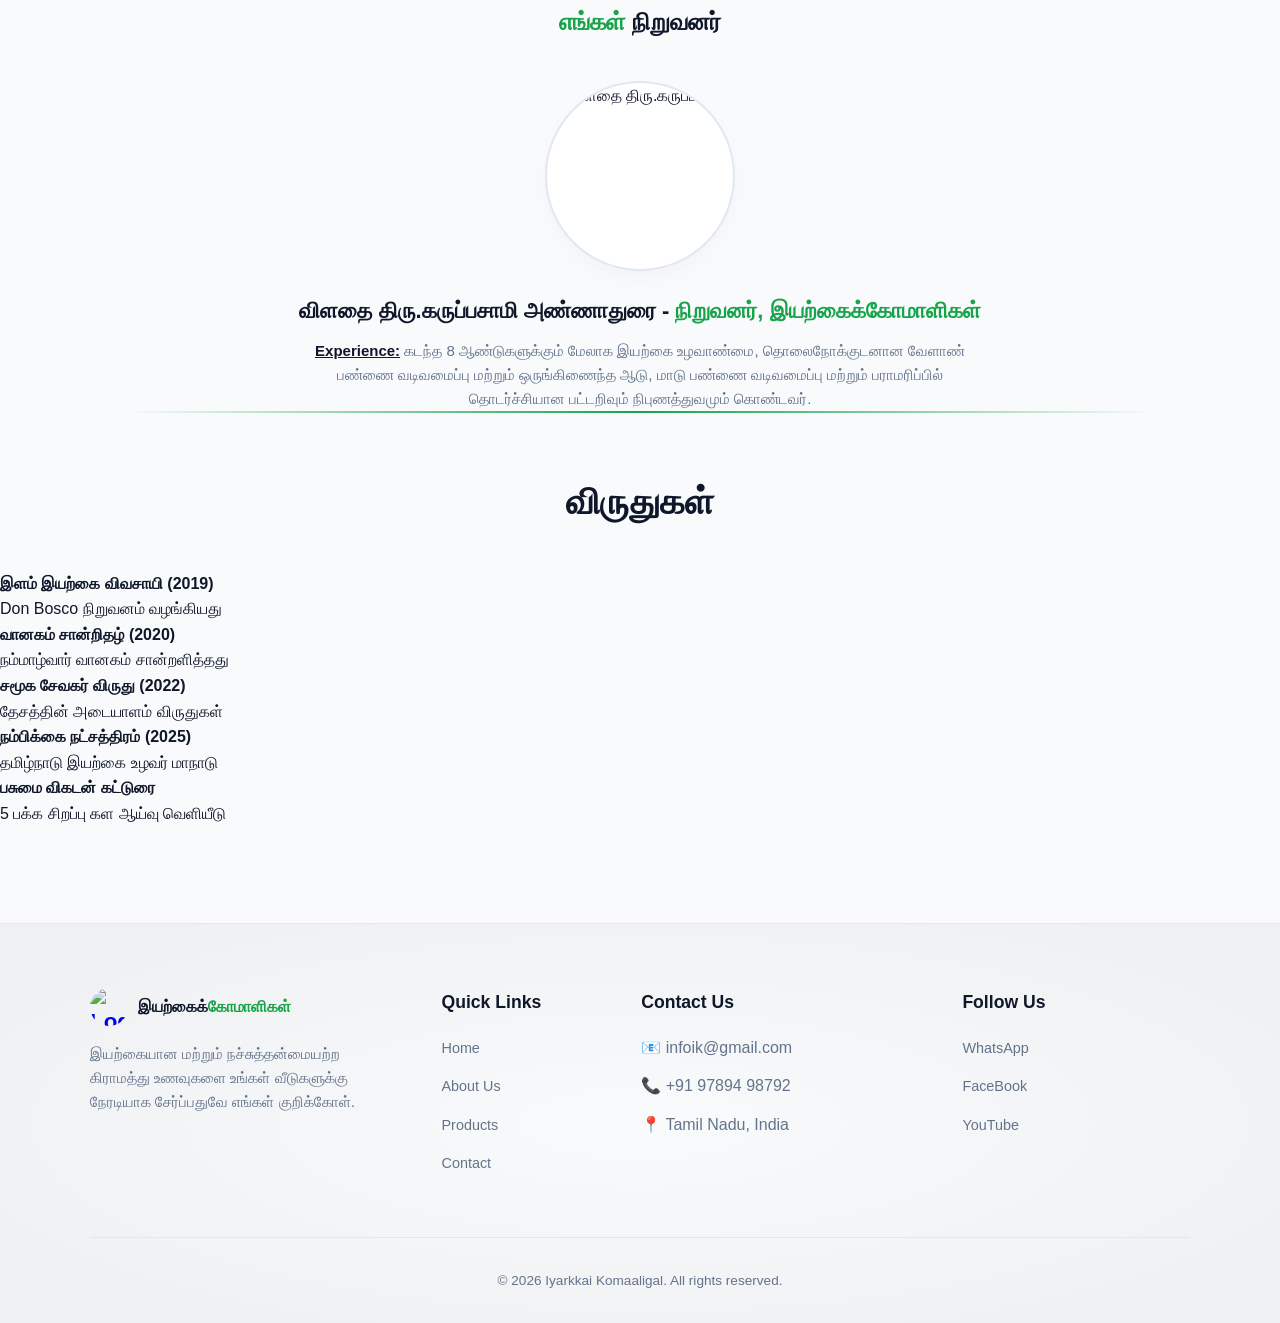
==== commit 7b4ea7ee: "about.html" ====
--- a/about.html
+++ b/about.html
@@ -234,7 +234,7 @@
   <!-- Awards Section Badge Style -->
   <section id="awards" class="awards-badge-section">
     <div class="section-title">
-      <h2>விருதுகள் & சாதனைகள்</h2>
+      <h2>விருதுகள்</h2>
     </div>
     <div class="badges-wrapper">
       <div class="badge-card">
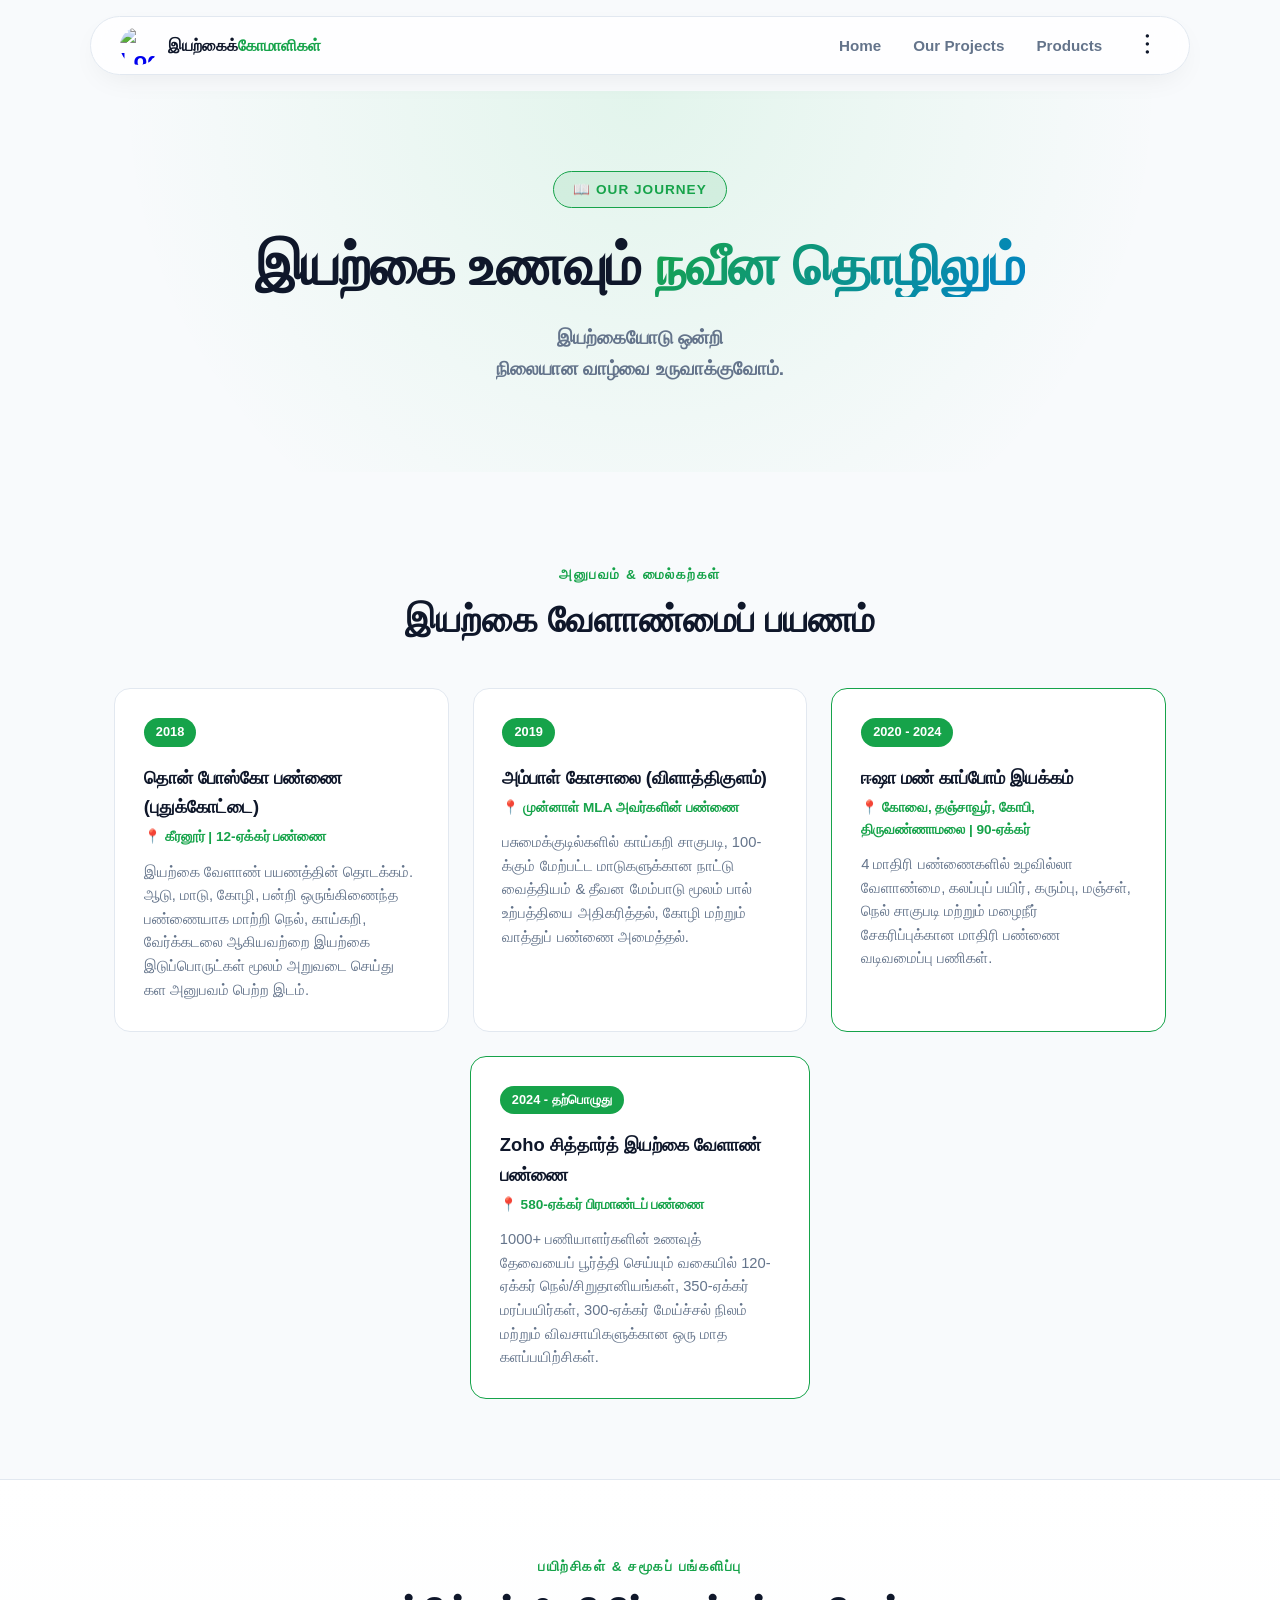
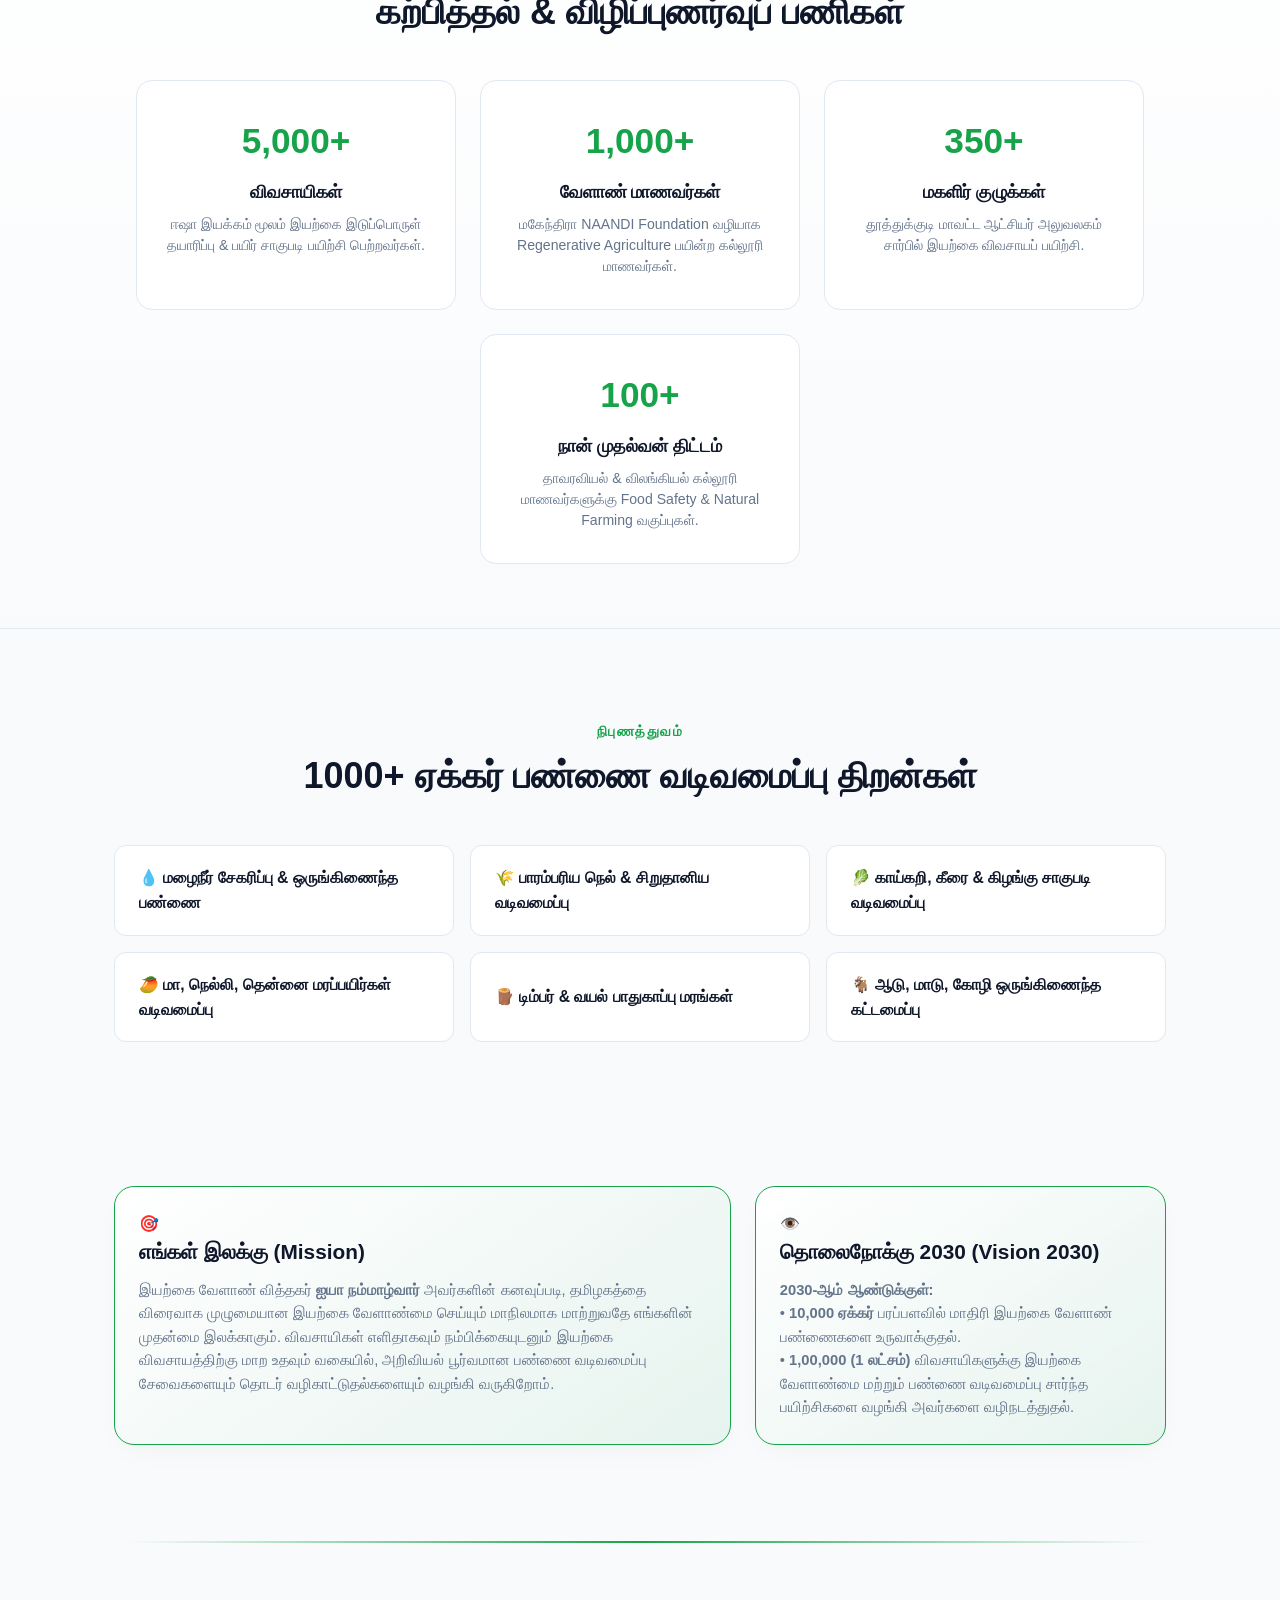
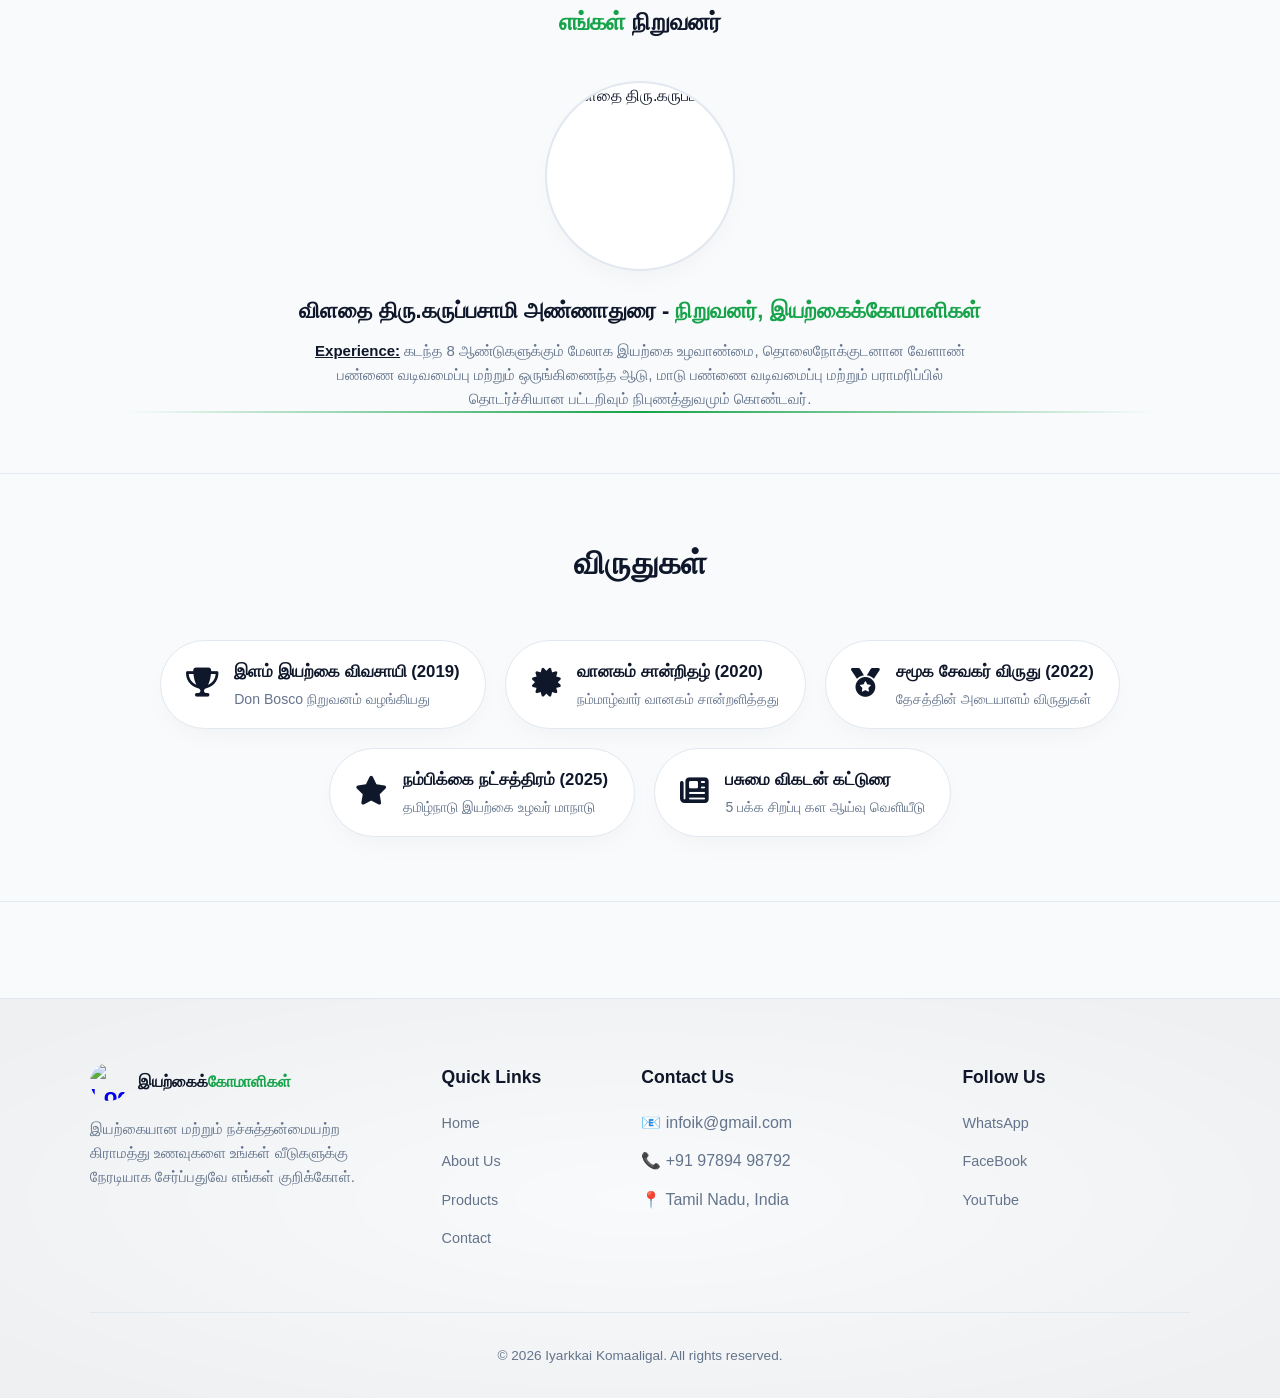
==== commit 289b0b5a: "about.html" ====
--- a/about.html
+++ b/about.html
@@ -14,6 +14,8 @@
   
   <!-- CSS Link -->
   <link rel="stylesheet" href="style.css?v=2.1">
+   <link href="https://fonts.googleapis.com/css2?family=Mukta+Malar:wght@400;600;700&display=swap" rel="stylesheet">
+  <link rel="stylesheet" href="https://cdnjs.cloudflare.com/ajax/libs/font-awesome/6.4.0/css/all.min.css">
 </head>
 
 <body>
--- a/style.css
+++ b/style.css
@@ -24,6 +24,9 @@
   --border-color: #153e31;
   --card-shadow: 0 10px 30px -10px rgba(0, 0, 0, 0.5);
   --hover-shadow: 0 20px 40px -15px rgba(34, 197, 94, 0.25);
+   /* டார்க் மோடில் விருதுகள் பின்னணி */
+  --gold-color: #eab308;
+  --section-alt-bg: #041712;
 }
 
 /* RESET & BASE STYLES */
@@ -928,6 +931,87 @@
   color: var(--text-color);
   display: flex;
   align-items: center;
+}
+/* ==========================================
+   AWARDS BADGE SECTION (THEME COMPATIBLE)
+   ========================================== */
+
+.awards-badge-section {
+  background: var(--section-alt-bg);
+  padding: 4rem 1.5rem;
+  margin: 3rem 0;
+  border-top: 1px solid var(--border-color);
+  border-bottom: 1px solid var(--border-color);
+  transition: background-color 0.4s ease, border-color 0.4s ease;
+}
+
+.awards-badge-section .section-title {
+  text-align: center;
+  margin-bottom: 2.5rem;
+}
+
+.awards-badge-section .section-title h2 {
+  color: var(--text-color);
+  font-size: 2rem;
+  font-weight: 800;
+  position: relative;
+  display: inline-block;
+}
+
+.awards-badge-section .section-title h2::after {
+  content: '';
+  display: block;
+  width: 50%;
+  height: 3px;
+  background: var(--gold-color);
+  margin: 0.5rem auto 0;
+  border-radius: 2px;
+}
+
+.badges-wrapper {
+  display: flex;
+  flex-wrap: wrap;
+  justify-content: center;
+  gap: 1.2rem;
+  max-width: 1100px;
+  margin: 0 auto;
+}
+
+.badge-card {
+  background: var(--card-bg);
+  padding: 1.1rem 1.6rem;
+  border-radius: 50px;
+  display: flex;
+  align-items: center;
+  min-width: 280px;
+  border: 1px solid var(--border-color);
+  box-shadow: var(--card-shadow);
+  transition: all 0.3s ease;
+}
+
+.badge-card:hover {
+  border-color: var(--gold-color);
+  transform: translateY(-4px);
+  box-shadow: var(--hover-shadow);
+}
+
+.b-icon i {
+  font-size: 1.8rem;
+  color: var(--gold-color);
+  margin-right: 1rem;
+}
+
+.b-details h4 {
+  font-size: 1.05rem;
+  color: var(--text-color);
+  font-weight: 700;
+  margin-bottom: 2px;
+}
+
+.b-details p {
+  font-size: 0.88rem;
+  color: var(--text-muted);
+  margin: 0;
 }
 
 /* ========================================================
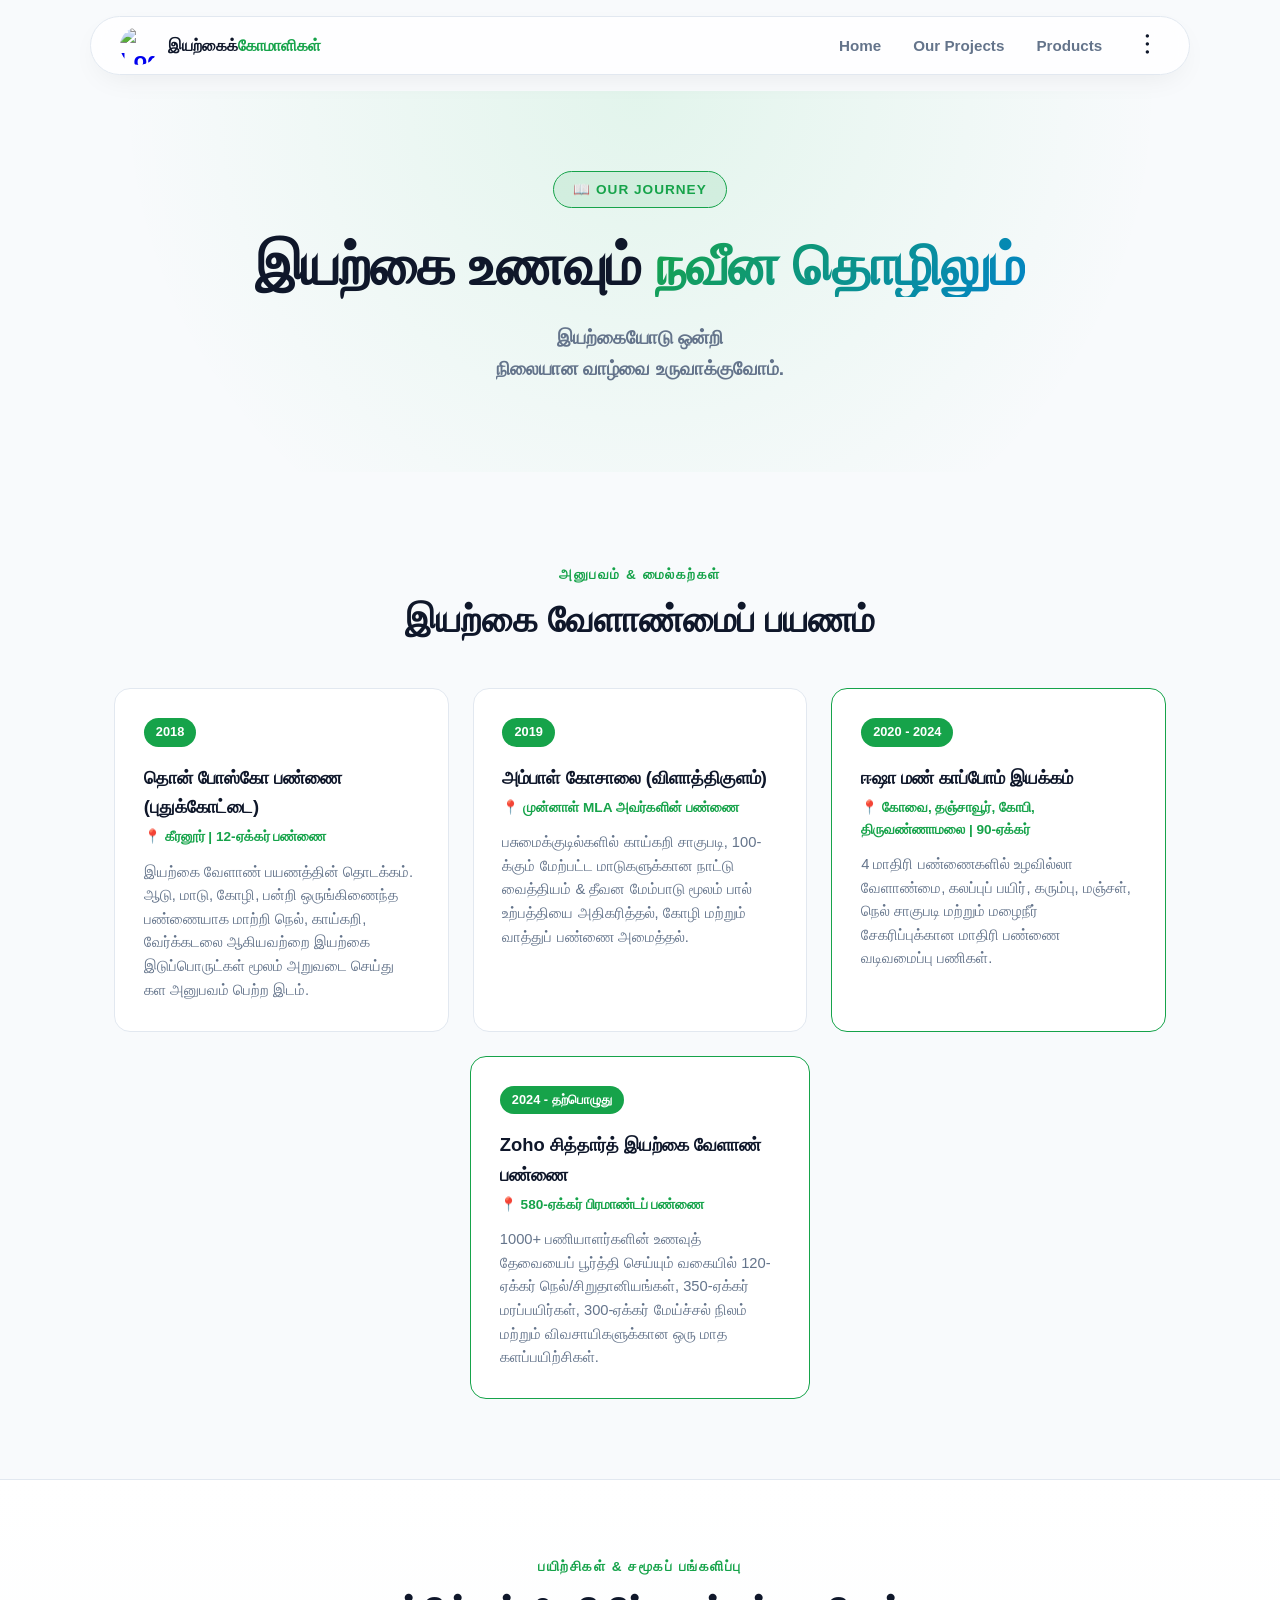
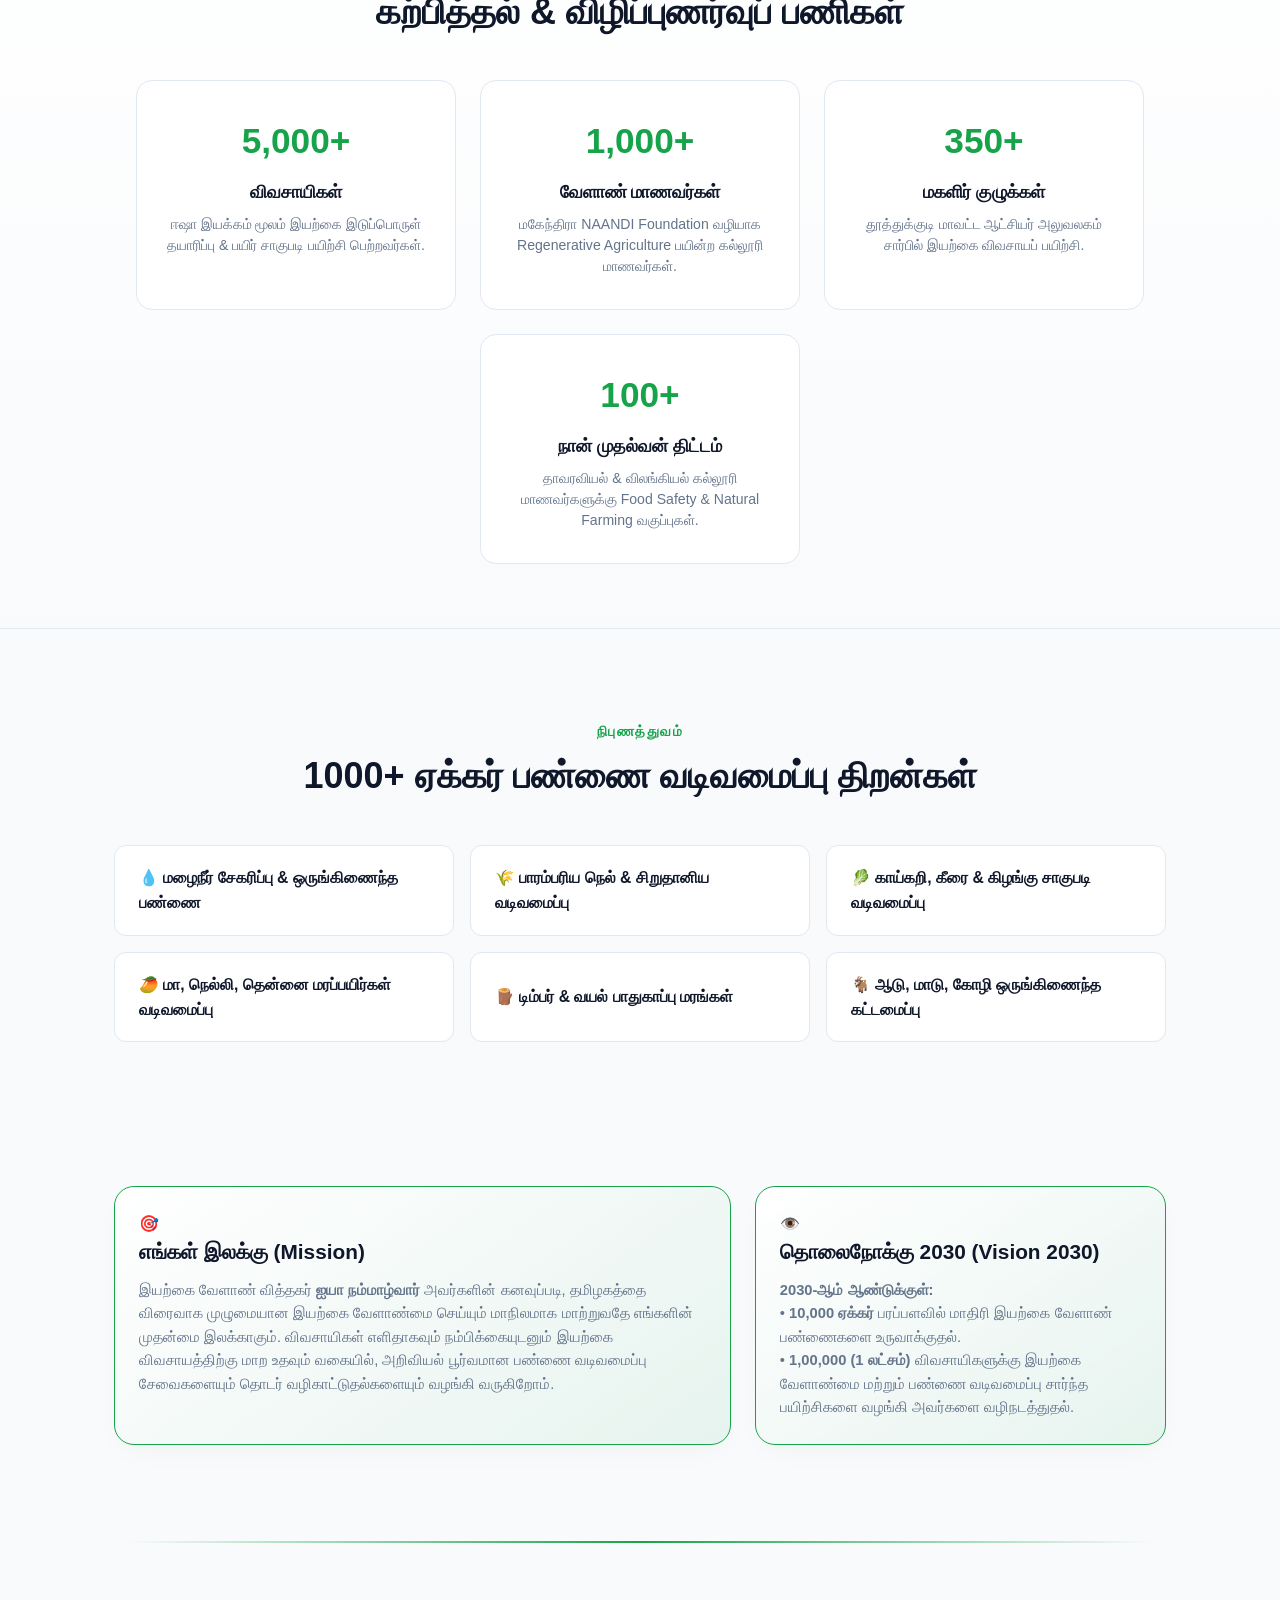
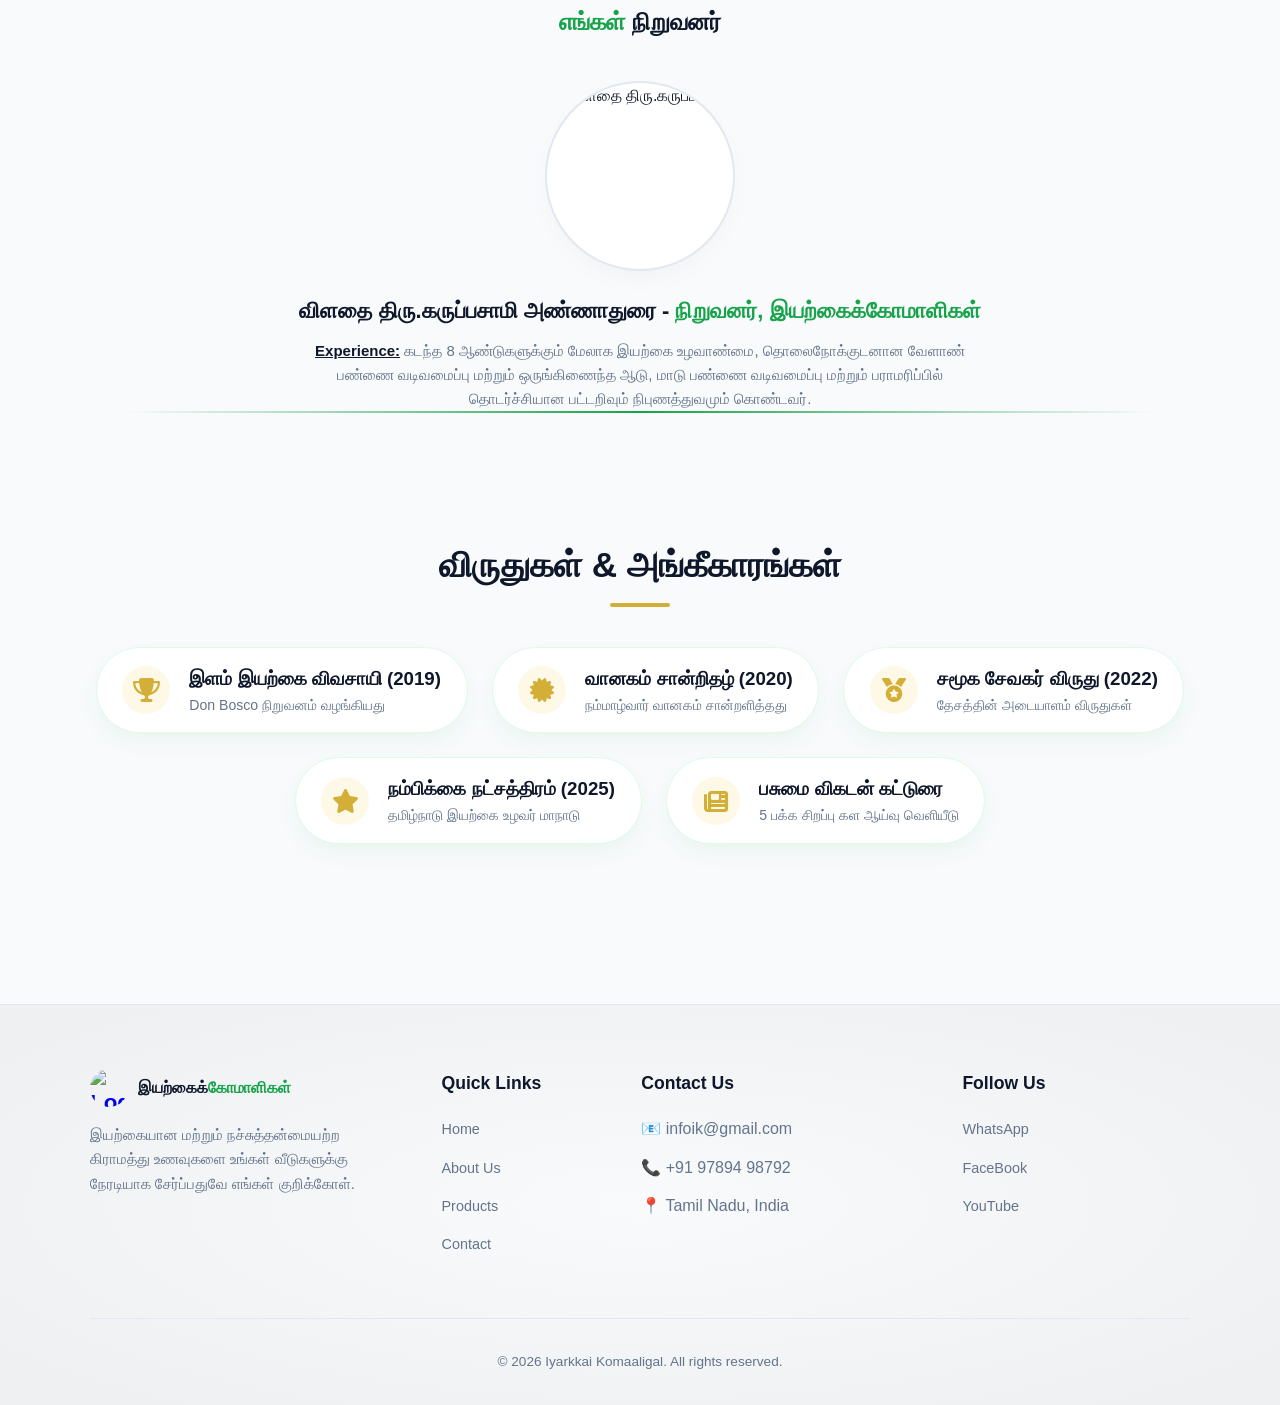
==== commit 54c023ce: "about.html" ====
--- a/about.html
+++ b/about.html
@@ -233,53 +233,56 @@
       <!-- அழகான இயற்கை பச்சை நிறப் பிரிப்புக்கோடு -->
     <div class="divider-line"></div>
 
-  <!-- Awards Section Badge Style -->
-  <section id="awards" class="awards-badge-section">
-    <div class="section-title">
-      <h2>விருதுகள்</h2>
-    </div>
-    <div class="badges-wrapper">
-      <div class="badge-card">
-        <div class="b-icon"><i class="fa-solid fa-trophy"></i></div>
-        <div class="b-details">
-          <h4>இளம் இயற்கை விவசாயி (2019)</h4>
-          <p>Don Bosco நிறுவனம் வழங்கியது</p>
-        </div>
-      </div>
-
-      <div class="badge-card">
-        <div class="b-icon"><i class="fa-solid fa-certificate"></i></div>
-        <div class="b-details">
-          <h4>வானகம் சான்றிதழ் (2020)</h4>
-          <p>நம்மாழ்வார் வானகம் சான்றளித்தது</p>
-        </div>
-      </div>
-
-      <div class="badge-card">
-        <div class="b-icon"><i class="fa-solid fa-medal"></i></div>
-        <div class="b-details">
-          <h4>சமூக சேவகர் விருது (2022)</h4>
-          <p>தேசத்தின் அடையாளம் விருதுகள்</p>
-        </div>
-      </div>
-
-      <div class="badge-card">
-        <div class="b-icon"><i class="fa-solid fa-star"></i></div>
-        <div class="b-details">
-          <h4>நம்பிக்கை நட்சத்திரம் (2025)</h4>
-          <p>தமிழ்நாடு இயற்கை உழவர் மாநாடு</p>
-        </div>
-      </div>
-
-      <div class="badge-card">
-        <div class="b-icon"><i class="fa-solid fa-newspaper"></i></div>
-        <div class="b-details">
-          <h4>பசுமை விகடன் கட்டுரை</h4>
-          <p>5 பக்க சிறப்பு கள ஆய்வு வெளியீடு</p>
-        </div>
-      </div>
-    </div>
-  </section>
+<!-- Awards Section Badge Style -->
+<section id="awards" class="awards-badge-section">
+  <div class="section-title">
+    <h2>விருதுகள் & அங்கீகாரங்கள்</h2>
+  </div>
+  <div class="badges-wrapper">
+    
+    <div class="badge-card">
+      <div class="b-icon"><i class="fa-solid fa-trophy" aria-hidden="true"></i></div>
+      <div class="b-details">
+        <h3>இளம் இயற்கை விவசாயி (2019)</h3>
+        <p>Don Bosco நிறுவனம் வழங்கியது</p>
+      </div>
+    </div>
+
+    <div class="badge-card">
+      <div class="b-icon"><i class="fa-solid fa-certificate" aria-hidden="true"></i></div>
+      <div class="b-details">
+        <h3>வானகம் சான்றிதழ் (2020)</h3>
+        <p>நம்மாழ்வார் வானகம் சான்றளித்தது</p>
+      </div>
+    </div>
+
+    <div class="badge-card">
+      <div class="b-icon"><i class="fa-solid fa-medal" aria-hidden="true"></i></div>
+      <div class="b-details">
+        <h3>சமூக சேவகர் விருது (2022)</h3>
+        <p>தேசத்தின் அடையாளம் விருதுகள்</p>
+      </div>
+    </div>
+
+    <div class="badge-card">
+      <div class="b-icon"><i class="fa-solid fa-star" aria-hidden="true"></i></div>
+      <div class="b-details">
+        <h3>நம்பிக்கை நட்சத்திரம் (2025)</h3>
+        <p>தமிழ்நாடு இயற்கை உழவர் மாநாடு</p>
+      </div>
+    </div>
+
+    <div class="badge-card">
+      <div class="b-icon"><i class="fa-solid fa-newspaper" aria-hidden="true"></i></div>
+      <div class="b-details">
+        <h3>பசுமை விகடன் கட்டுரை</h3>
+        <p>5 பக்க சிறப்பு கள ஆய்வு வெளியீடு</p>
+      </div>
+    </div>
+
+  </div>
+</section>
+
   
   <!-- TECH FOOTER SECTION -->
   <footer class="footer2" id="contact">
--- a/style.css
+++ b/style.css
@@ -12,6 +12,9 @@
   --card-shadow: 0 10px 30px -10px rgba(0, 0, 0, 0.05);
   --hover-shadow: 0 20px 40px -15px rgba(22, 163, 74, 0.15);
   --radius: 20px;
+   --award-gold: #d4af37;        /* விருதுகளுக்கான பிரீமியம் தங்கம் */
+  --award-icon-bg: #fef9e7;     /* ஐகானுக்கு பின்னணி லேசான மஞ்சள்/தங்க பாப் */
+  --award-card-border: #dcfce7; /* மென்மையான பச்சை பார்டர் */
 }
 
 [data-theme="dark"] {
@@ -933,16 +936,13 @@
   align-items: center;
 }
 /* ==========================================
-   AWARDS BADGE SECTION (THEME COMPATIBLE)
+   AWARDS BADGE SECTION (GOLD & GREEN POP)
    ========================================== */
 
 .awards-badge-section {
-  background: var(--section-alt-bg);
+  background: var(--bg-color);
   padding: 4rem 1.5rem;
-  margin: 3rem 0;
-  border-top: 1px solid var(--border-color);
-  border-bottom: 1px solid var(--border-color);
-  transition: background-color 0.4s ease, border-color 0.4s ease;
+  margin: 2.5rem 0;
 }
 
 .awards-badge-section .section-title {
@@ -952,7 +952,7 @@
 
 .awards-badge-section .section-title h2 {
   color: var(--text-color);
-  font-size: 2rem;
+  font-size: 2.2rem;
   font-weight: 800;
   position: relative;
   display: inline-block;
@@ -961,10 +961,10 @@
 .awards-badge-section .section-title h2::after {
   content: '';
   display: block;
-  width: 50%;
-  height: 3px;
-  background: var(--gold-color);
-  margin: 0.5rem auto 0;
+  width: 60px;
+  height: 4px;
+  background: var(--award-gold);
+  margin: 0.6rem auto 0;
   border-radius: 2px;
 }
 
@@ -972,33 +972,46 @@
   display: flex;
   flex-wrap: wrap;
   justify-content: center;
-  gap: 1.2rem;
+  gap: 1.5rem;
   max-width: 1100px;
   margin: 0 auto;
 }
 
+/* Badge Card - மென்மையான பச்சை பார்டர் & ஷேடோ */
 .badge-card {
   background: var(--card-bg);
-  padding: 1.1rem 1.6rem;
+  padding: 1rem 1.6rem;
   border-radius: 50px;
   display: flex;
   align-items: center;
-  min-width: 280px;
-  border: 1px solid var(--border-color);
-  box-shadow: var(--card-shadow);
+  min-width: 290px;
+  border: 1px solid var(--award-card-border);
+  box-shadow: 0 10px 25px -5px rgba(22, 163, 74, 0.08); /* லேசான பச்சை ஷேடோ */
   transition: all 0.3s ease;
 }
 
 .badge-card:hover {
-  border-color: var(--gold-color);
+  border-color: var(--award-gold);
   transform: translateY(-4px);
-  box-shadow: var(--hover-shadow);
+  box-shadow: 0 15px 30px -5px rgba(212, 175, 55, 0.2);
+}
+
+/* ஐகானை வட்ட வடிவத்திற்குள் தங்க நிறத்தில் பிரீமியமாக மாற்றும் பகுதி */
+.b-icon {
+  width: 48px;
+  height: 48px;
+  background: var(--award-icon-bg);
+  border-radius: 50%;
+  display: flex;
+  align-items: center;
+  justify-content: center;
+  margin-right: 1.2rem;
+  flex-shrink: 0;
 }
 
 .b-icon i {
-  font-size: 1.8rem;
-  color: var(--gold-color);
-  margin-right: 1rem;
+  font-size: 1.5rem;
+  color: var(--award-gold) !important; /* ஐகானை தங்க நிறத்திற்கு மாற்றும் */
 }
 
 .b-details h4 {
@@ -1013,6 +1026,7 @@
   color: var(--text-muted);
   margin: 0;
 }
+
 
 /* ========================================================
    6. PRODUCTS PAGE STYLES (UPDATED & FIXED)
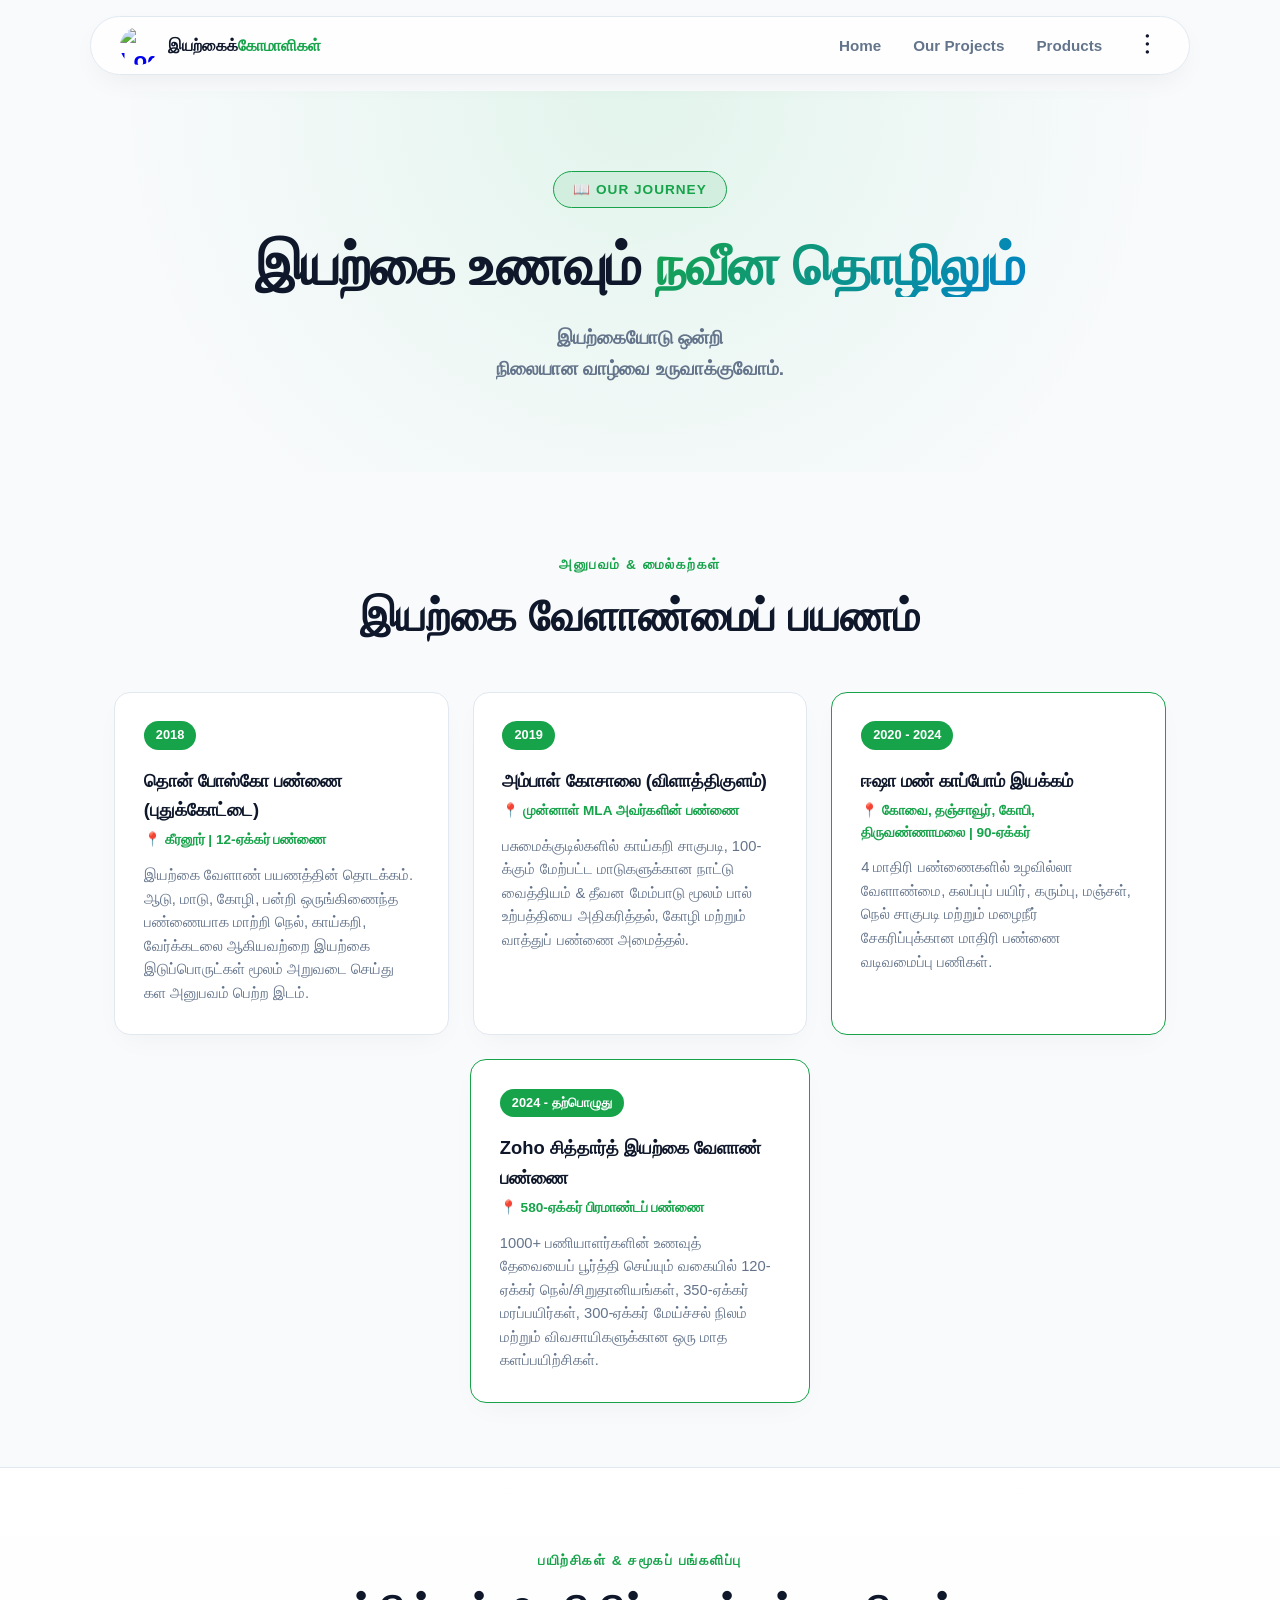
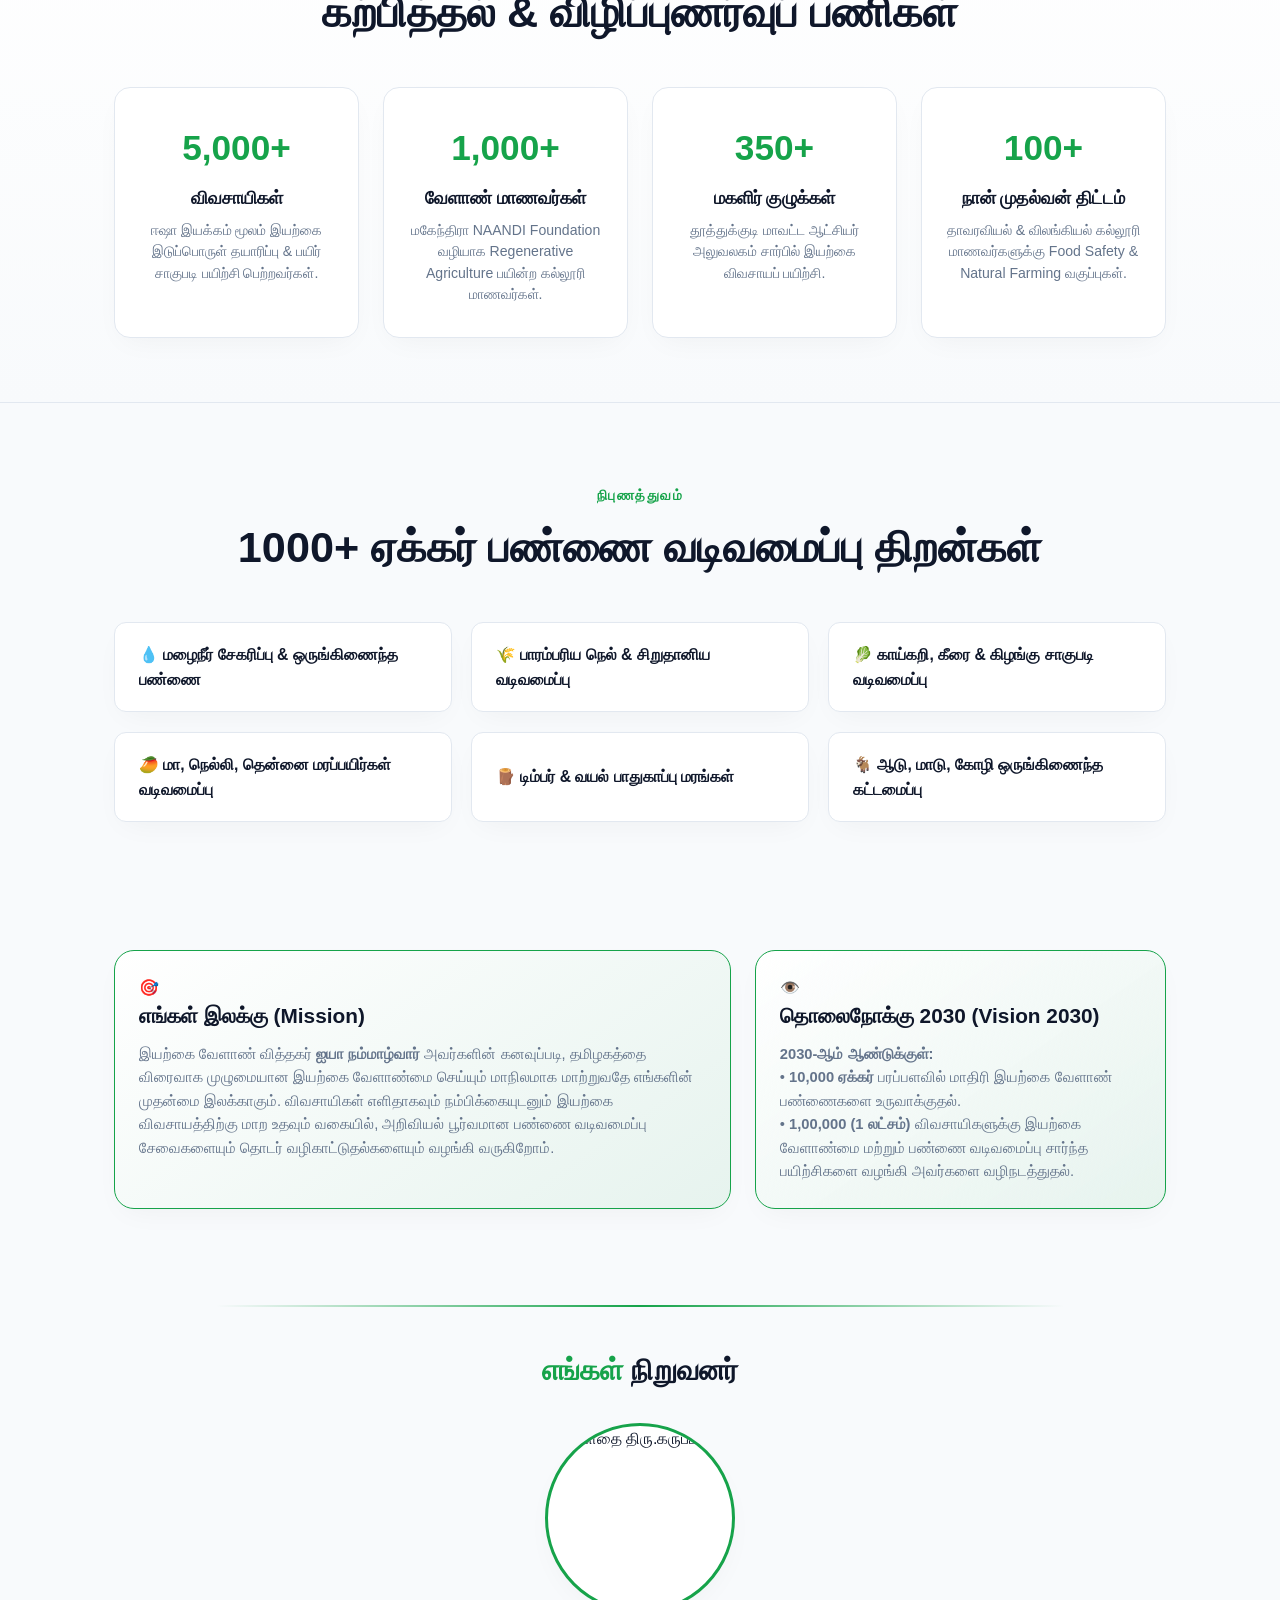
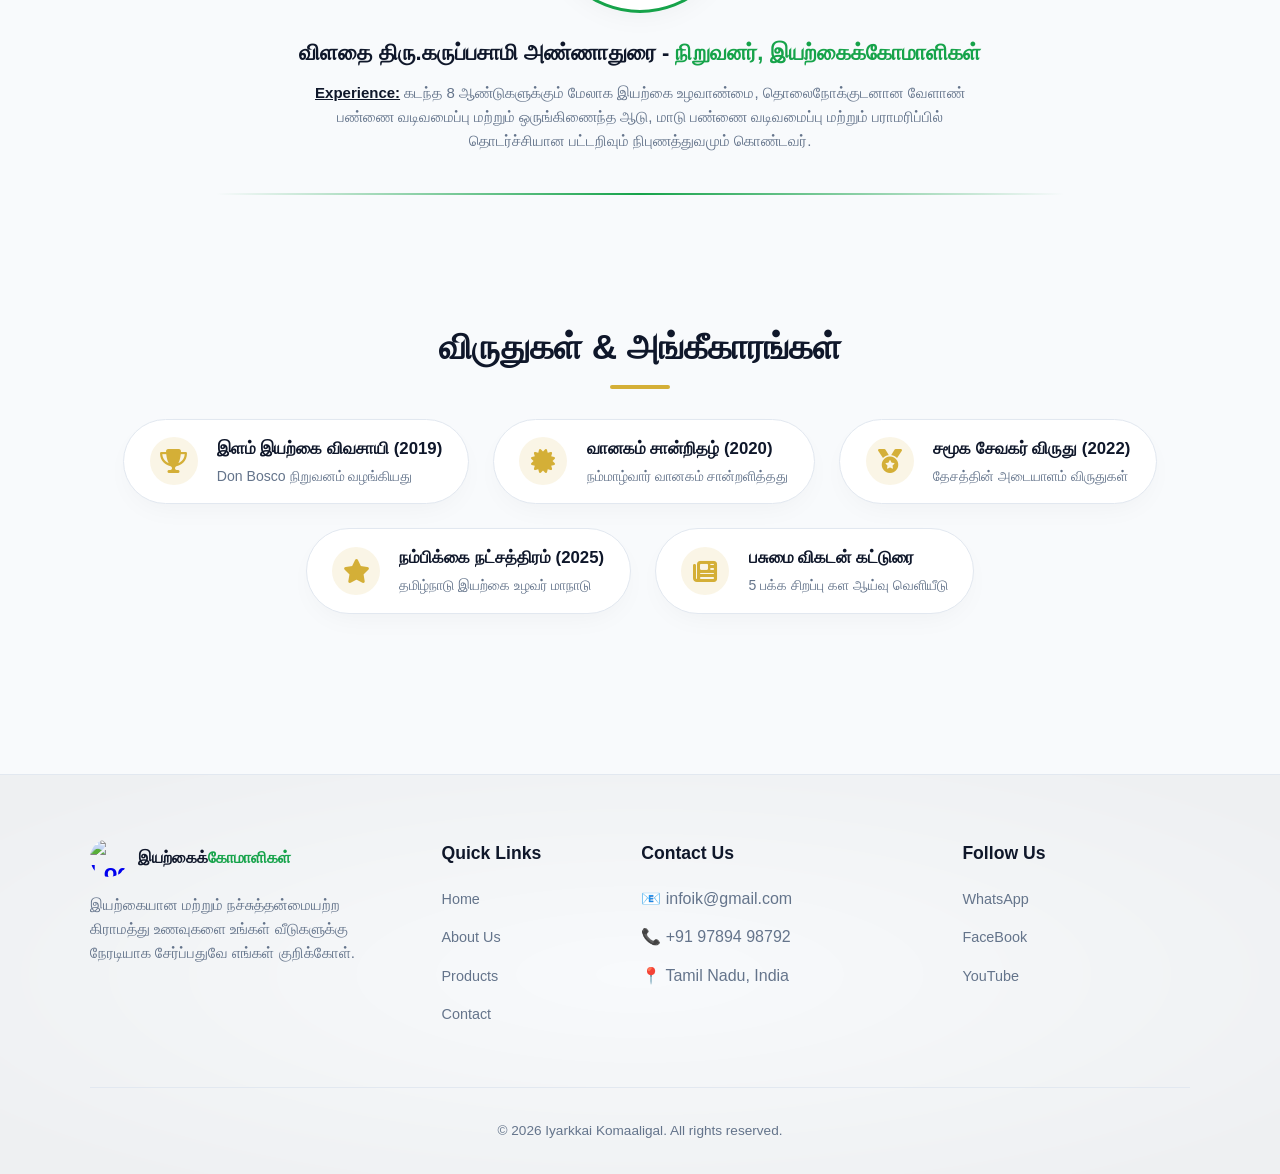
==== commit a3aa8c63: "about.html" ====
--- a/about.html
+++ b/about.html
@@ -75,7 +75,6 @@
     </div>
   </section>
 
-  <!-- OUR STORY SECTION -->
     <!-- EXPERIENCE & MILESTONES SECTION -->
   <section class="experience-section">
     <div class="container-inner">
@@ -85,7 +84,6 @@
       </div>
 
       <div class="timeline-grid">
-        
         <!-- 2018: புதுக்கோட்டை Don Bosco -->
         <div class="timeline-card">
           <div class="card-badge">2018</div>
@@ -117,7 +115,6 @@
           <p class="location">📍 580-ஏக்கர் பிரமாண்டப் பண்ணை</p>
           <p>1000+ பணியாளர்களின் உணவுத் தேவையைப் பூர்த்தி செய்யும் வகையில் 120-ஏக்கர் நெல்/சிறுதானியங்கள், 350-ஏக்கர் மரப்பயிர்கள், 300-ஏக்கர் மேய்ச்சல் நிலம் மற்றும் விவசாயிகளுக்கான ஒரு மாத களப்பயிற்சிகள்.</p>
         </div>
-
       </div>
     </div>
   </section>
@@ -177,12 +174,10 @@
     </div>
   </section>
 
-
   <!-- VISION & MISSION (BENTO STYLE) -->
   <section class="vision-mission">
     <div class="bento-container">
       <div class="bento-grid">
-        
         <!-- எங்கள் இலக்கு (Mission) -->
         <div class="bento-card highlight-card">
           <div class="bento-icon">🎯</div>
@@ -202,86 +197,82 @@
             • <strong>1,00,000 (1 லட்சம்)</strong> விவசாயிகளுக்கு இயற்கை வேளாண்மை மற்றும் பண்ணை வடிவமைப்பு சார்ந்த பயிற்சிகளை வழங்கி அவர்களை வழிநடத்துதல்.
           </p>
         </div>
-
-      </div>
-    </div>
-  </section>
-
-    <!-- அழகான இயற்கை பச்சை நிறப் பிரிப்புக்கோடு -->
+      </div>
+    </div>
+  </section>
+
+  <!-- FOUNDER SECTION -->
+  <section class="team-section">
     <div class="divider-line"></div>
 
     <div class="team-container">
-        <!-- மையம் (Center) அமைக்கப்பட்ட தலைப்பு -->
-        <h2 class="section-title"><span class="highlight">எங்கள் </span>நிறுவனர்</h2>
-
-        <!-- அணி உறுப்பினர் அட்டை -->
-        <div class="team-member-card">
-            <div class="member-photo-wrapper">
-                <img src="Karupasamy.jpg" alt="விளதை திரு.கருப்பசாமி" class="member-photo">
-            </div>
-
-            <div class="member-info">
-                <h3 class="member-name">விளதை திரு.கருப்பசாமி அண்ணாதுரை - <span class="member-role">நிறுவனர், இயற்கைக்கோமாளிகள்</span></h3>
-                
-                <p class="member-qualifications">
-                    <span class="label">Experience:</span> கடந்த <span id="experience-years">8</span> ஆண்டுகளுக்கும் மேலாக இயற்கை உழவாண்மை, தொலைநோக்குடனான வேளாண் பண்ணை வடிவமைப்பு மற்றும் ஒருங்கிணைந்த ஆடு, மாடு பண்ணை வடிவமைப்பு மற்றும் பராமரிப்பில் தொடர்ச்சியான பட்டறிவும் நிபுணத்துவமும் கொண்டவர்.
-                </p>
-            </div>
-        </div>
-    </div>
-</section>
-      <!-- அழகான இயற்கை பச்சை நிறப் பிரிப்புக்கோடு -->
+      <h2 class="section-title"><span class="highlight">எங்கள் </span>நிறுவனர்</h2>
+
+      <div class="team-member-card">
+        <div class="member-photo-wrapper">
+          <img src="Karupasamy.jpg" alt="விளதை திரு.கருப்பசாமி" class="member-photo">
+        </div>
+
+        <div class="member-info">
+          <h3 class="member-name">விளதை திரு.கருப்பசாமி அண்ணாதுரை - <span class="member-role">நிறுவனர், இயற்கைக்கோமாளிகள்</span></h3>
+          
+          <p class="member-qualifications">
+            <span class="label">Experience:</span> கடந்த <span id="experience-years">8</span> ஆண்டுகளுக்கும் மேலாக இயற்கை உழவாண்மை, தொலைநோக்குடனான வேளாண் பண்ணை வடிவமைப்பு மற்றும் ஒருங்கிணைந்த ஆடு, மாடு பண்ணை வடிவமைப்பு மற்றும் பராமரிப்பில் தொடர்ச்சியான பட்டறிவும் நிபுணத்துவமும் கொண்டவர்.
+          </p>
+        </div>
+      </div>
+    </div>
+
     <div class="divider-line"></div>
-
-<!-- Awards Section Badge Style -->
-<section id="awards" class="awards-badge-section">
-  <div class="section-title">
-    <h2>விருதுகள் & அங்கீகாரங்கள்</h2>
-  </div>
-  <div class="badges-wrapper">
-    
-    <div class="badge-card">
-      <div class="b-icon"><i class="fa-solid fa-trophy" aria-hidden="true"></i></div>
-      <div class="b-details">
-        <h3>இளம் இயற்கை விவசாயி (2019)</h3>
-        <p>Don Bosco நிறுவனம் வழங்கியது</p>
-      </div>
-    </div>
-
-    <div class="badge-card">
-      <div class="b-icon"><i class="fa-solid fa-certificate" aria-hidden="true"></i></div>
-      <div class="b-details">
-        <h3>வானகம் சான்றிதழ் (2020)</h3>
-        <p>நம்மாழ்வார் வானகம் சான்றளித்தது</p>
-      </div>
-    </div>
-
-    <div class="badge-card">
-      <div class="b-icon"><i class="fa-solid fa-medal" aria-hidden="true"></i></div>
-      <div class="b-details">
-        <h3>சமூக சேவகர் விருது (2022)</h3>
-        <p>தேசத்தின் அடையாளம் விருதுகள்</p>
-      </div>
-    </div>
-
-    <div class="badge-card">
-      <div class="b-icon"><i class="fa-solid fa-star" aria-hidden="true"></i></div>
-      <div class="b-details">
-        <h3>நம்பிக்கை நட்சத்திரம் (2025)</h3>
-        <p>தமிழ்நாடு இயற்கை உழவர் மாநாடு</p>
-      </div>
-    </div>
-
-    <div class="badge-card">
-      <div class="b-icon"><i class="fa-solid fa-newspaper" aria-hidden="true"></i></div>
-      <div class="b-details">
-        <h3>பசுமை விகடன் கட்டுரை</h3>
-        <p>5 பக்க சிறப்பு கள ஆய்வு வெளியீடு</p>
-      </div>
-    </div>
-
-  </div>
-</section>
+  </section>
+
+  <!-- AWARDS SECTION BADGE STYLE -->
+  <section id="awards" class="awards-badge-section">
+    <div class="section-title text-center">
+      <h2>விருதுகள் & அங்கீகாரங்கள்</h2>
+    </div>
+    <div class="badges-wrapper">
+      <div class="badge-card">
+        <div class="b-icon"><i class="fa-solid fa-trophy" aria-hidden="true"></i></div>
+        <div class="b-details">
+          <h3>இளம் இயற்கை விவசாயி (2019)</h3>
+          <p>Don Bosco நிறுவனம் வழங்கியது</p>
+        </div>
+      </div>
+
+      <div class="badge-card">
+        <div class="b-icon"><i class="fa-solid fa-certificate" aria-hidden="true"></i></div>
+        <div class="b-details">
+          <h3>வானகம் சான்றிதழ் (2020)</h3>
+          <p>நம்மாழ்வார் வானகம் சான்றளித்தது</p>
+        </div>
+      </div>
+
+      <div class="badge-card">
+        <div class="b-icon"><i class="fa-solid fa-medal" aria-hidden="true"></i></div>
+        <div class="b-details">
+          <h3>சமூக சேவகர் விருது (2022)</h3>
+          <p>தேசத்தின் அடையாளம் விருதுகள்</p>
+        </div>
+      </div>
+
+      <div class="badge-card">
+        <div class="b-icon"><i class="fa-solid fa-star" aria-hidden="true"></i></div>
+        <div class="b-details">
+          <h3>நம்பிக்கை நட்சத்திரம் (2025)</h3>
+          <p>தமிழ்நாடு இயற்கை உழவர் மாநாடு</p>
+        </div>
+      </div>
+
+      <div class="badge-card">
+        <div class="b-icon"><i class="fa-solid fa-newspaper" aria-hidden="true"></i></div>
+        <div class="b-details">
+          <h3>பசுமை விகடன் கட்டுரை</h3>
+          <p>5 பக்க சிறப்பு கள ஆய்வு வெளியீடு</p>
+        </div>
+      </div>
+    </div>
+  </section>
 
   
   <!-- TECH FOOTER SECTION -->
--- a/style.css
+++ b/style.css
@@ -701,90 +701,92 @@
   padding: 0 1.5rem;
 }
 
+/* TEAM SECTION STYLES */
 .team-section {
-    width: 100%;
-    max-width: 1100px;
-    margin: 90px auto 60px auto;
-    padding: 0 20px;
-    box-sizing: border-box;
+  width: 100%;
+  max-width: 1100px;
+  margin: 60px auto;
+  padding: 0 20px;
+  box-sizing: border-box;
 }
 
 .divider-line {
-    width: 80%;
-    height: 2px;
-    margin: 0 auto 60px auto;
-    background: linear-gradient(90deg, transparent 0%, var(--accent-color) 50%, transparent 100%);
-    border-radius: 2px;
+  width: 80%;
+  height: 2px;
+  margin: 40px auto;
+  background: linear-gradient(90deg, transparent 0%, var(--accent-color) 50%, transparent 100%);
+  border-radius: 2px;
 }
 
 .team-container {
-    text-align: center;
+  text-align: center;
 }
 
 .section-title {
-    font-size: 1.5rem;
-    font-weight: 700;
-    color: var(--text-color);
-    margin-bottom: 40px;
-    text-align: center;
+  font-size: 1.8rem;
+  font-weight: 800;
+  color: var(--text-color);
+  margin-bottom: 30px;
+  text-align: center;
 }
 
 .section-title .highlight {
-    color: var(--accent-color);
+  color: var(--accent-color);
 }
 
 .team-member-card {
-    display: flex;
-    flex-direction: column;
-    align-items: center;
-    justify-content: center;
-    text-align: center;
+  display: flex;
+  flex-direction: column;
+  align-items: center;
+  justify-content: center;
+  text-align: center;
 }
 
 .member-photo-wrapper {
-    width: 190px;
-    height: 190px;
-    border-radius: 50%;
-    overflow: hidden;
-    margin-bottom: 25px;
-    box-shadow: var(--card-shadow);
-    background-color: var(--card-bg);
-    border: 2px solid var(--border-color);
+  width: 190px;
+  height: 190px;
+  border-radius: 50%;
+  overflow: hidden;
+  margin-bottom: 25px;
+  box-shadow: var(--card-shadow);
+  background-color: var(--card-bg);
+  border: 3px solid var(--accent-color);
 }
 
 .member-photo {
-    width: 100%;
-    height: 100%;
-    object-fit: cover;
+  width: 100%;
+  height: 100%;
+  object-fit: cover;
 }
 
 .member-name {
-    font-size: 22px;
-    font-weight: 700;
-    color: var(--text-color);
-    margin: 0 0 12px 0;
-    line-height: 1.4;
+  font-size: 22px;
+  font-weight: 700;
+  color: var(--text-color);
+  margin: 0 0 12px 0;
+  line-height: 1.4;
 }
 
 .member-role {
-    color: var(--accent-color);
+  color: var(--accent-color);
 }
 
 .member-qualifications {
-    font-size: 15px;
-    color: var(--text-muted);
-    line-height: 1.6;
-    max-width: 650px;
-    margin: 0 auto;
+  font-size: 15px;
+  color: var(--text-muted);
+  line-height: 1.6;
+  max-width: 650px;
+  margin: 0 auto;
 }
 
 .member-qualifications .label {
-    text-decoration: underline;
-    font-weight: 600;
-    color: var(--text-color);
-}
+  text-decoration: underline;
+  font-weight: 600;
+  color: var(--text-color);
+}
+
 /* ========================================================
-   NEW ABOUT PAGE EXPERIENCES & STATS STYLES
+   EXPERIENCES, STATS & SPECIALIZATIONS STYLES
    ======================================================== */
 .container-inner {
   max-width: 1100px;
@@ -796,13 +798,20 @@
   text-align: center;
 }
 
+.sub-tag {
+  color: var(--accent-color);
+  font-weight: 700;
+  text-transform: uppercase;
+  font-size: 0.85rem;
+  letter-spacing: 1.5px;
+}
+
 /* 1. TIMELINE GRID */
 .experience-section {
-  padding: 5rem 0;
+  padding: 4rem 0;
   background: var(--bg-color);
 }
 
-/* 1. TIMELINE GRID (மையத்தில் அமைய) */
 .timeline-grid {
   display: flex;
   flex-wrap: wrap;
@@ -817,17 +826,17 @@
   padding: 1.8rem;
   border-radius: 16px;
   position: relative;
-  transition: transform 0.3s ease;
-  /* 3 கார்டுகள் ஒரே வரியில் வர அகலம் */
+  transition: transform 0.3s ease, border-color 0.3s ease;
   flex: 1 1 calc(33.333% - 1.5rem);
   min-width: 280px;
   max-width: 340px;
+  box-shadow: var(--card-shadow);
 }
 
 .timeline-card:hover {
   transform: translateY(-5px);
-}
-
+  border-color: var(--accent-color);
+}
 
 .timeline-card.highlight-border {
   border-color: var(--accent-color);
@@ -836,7 +845,7 @@
 .card-badge {
   display: inline-block;
   background: var(--accent-color);
-  color: #fff;
+  color: #ffffff;
   font-weight: 700;
   font-size: 0.8rem;
   padding: 4px 12px;
@@ -848,6 +857,7 @@
   font-size: 1.15rem;
   color: var(--text-color);
   margin-bottom: 0.3rem;
+  font-weight: 700;
 }
 
 .timeline-card .location {
@@ -871,7 +881,6 @@
   border-bottom: 1px solid var(--border-color);
 }
 
-/* 2. STATS GRID (மையத்தில் அமைய) */
 .stats-grid {
   display: flex;
   flex-wrap: wrap;
@@ -886,12 +895,11 @@
   padding: 2rem 1.5rem;
   border-radius: 16px;
   text-align: center;
-  /* 3 கார்டுகள் ஒரே வரியில் வர அகலம் */
-  flex: 1 1 calc(33.333% - 1.5rem);
+  flex: 1 1 calc(25% - 1.5rem);
   min-width: 220px;
-  max-width: 320px;
-}
-
+  max-width: 280px;
+  box-shadow: var(--card-shadow);
+}
 
 .stat-number {
   font-size: 2.2rem;
@@ -904,6 +912,7 @@
   color: var(--text-color);
   font-size: 1.1rem;
   margin-bottom: 0.5rem;
+  font-weight: 700;
 }
 
 .stat-card p {
@@ -914,13 +923,13 @@
 
 /* 3. DESIGN SPECIALIZATIONS */
 .design-spec-section {
-  padding: 5rem 0;
+  padding: 4rem 0;
 }
 
 .spec-grid {
   display: grid;
-  grid-template-columns: repeat(auto-fit, minmax(300px, 1fr));
-  gap: 1rem;
+  grid-template-columns: repeat(auto-fit, minmax(280px, 1fr));
+  gap: 1.2rem;
   margin-top: 2.5rem;
 }
 
@@ -934,20 +943,21 @@
   color: var(--text-color);
   display: flex;
   align-items: center;
-}
+  box-shadow: var(--card-shadow);
+  transition: border-color 0.3s ease;
+}
+
+.spec-item:hover {
+  border-color: var(--accent-color);
+}
+
 /* ==========================================
-   AWARDS BADGE SECTION (GOLD & GREEN POP)
+   4. AWARDS BADGE SECTION
    ========================================== */
-
 .awards-badge-section {
   background: var(--bg-color);
   padding: 4rem 1.5rem;
   margin: 2.5rem 0;
-}
-
-.awards-badge-section .section-title {
-  text-align: center;
-  margin-bottom: 2.5rem;
 }
 
 .awards-badge-section .section-title h2 {
@@ -963,7 +973,7 @@
   display: block;
   width: 60px;
   height: 4px;
-  background: var(--award-gold);
+  background: var(--award-gold, #d4af37);
   margin: 0.6rem auto 0;
   border-radius: 2px;
 }
@@ -977,7 +987,6 @@
   margin: 0 auto;
 }
 
-/* Badge Card - மென்மையான பச்சை பார்டர் & ஷேடோ */
 .badge-card {
   background: var(--card-bg);
   padding: 1rem 1.6rem;
@@ -985,22 +994,21 @@
   display: flex;
   align-items: center;
   min-width: 290px;
-  border: 1px solid var(--award-card-border);
-  box-shadow: 0 10px 25px -5px rgba(22, 163, 74, 0.08); /* லேசான பச்சை ஷேடோ */
+  border: 1px solid var(--border-color);
+  box-shadow: var(--card-shadow);
   transition: all 0.3s ease;
 }
 
 .badge-card:hover {
-  border-color: var(--award-gold);
+  border-color: var(--award-gold, #d4af37);
   transform: translateY(-4px);
-  box-shadow: 0 15px 30px -5px rgba(212, 175, 55, 0.2);
-}
-
-/* ஐகானை வட்ட வடிவத்திற்குள் தங்க நிறத்தில் பிரீமியமாக மாற்றும் பகுதி */
+  box-shadow: var(--hover-shadow);
+}
+
 .b-icon {
   width: 48px;
   height: 48px;
-  background: var(--award-icon-bg);
+  background: rgba(212, 175, 55, 0.12);
   border-radius: 50%;
   display: flex;
   align-items: center;
@@ -1011,10 +1019,10 @@
 
 .b-icon i {
   font-size: 1.5rem;
-  color: var(--award-gold) !important; /* ஐகானை தங்க நிறத்திற்கு மாற்றும் */
-}
-
-.b-details h4 {
+  color: var(--award-gold, #d4af37) !important;
+}
+
+.b-details h3 {
   font-size: 1.05rem;
   color: var(--text-color);
   font-weight: 700;
@@ -1027,6 +1035,19 @@
   margin: 0;
 }
 
+/* RESPONSIVE LAYOUT FOR MOBILE */
+@media (max-width: 768px) {
+  .story-container {
+    grid-template-columns: 1fr;
+  }
+  .timeline-card,
+  .stat-card {
+    flex: 1 1 100%;
+    max-width: 100%;
+  }
+}
+
+  
 
 /* ========================================================
    6. PRODUCTS PAGE STYLES (UPDATED & FIXED)
